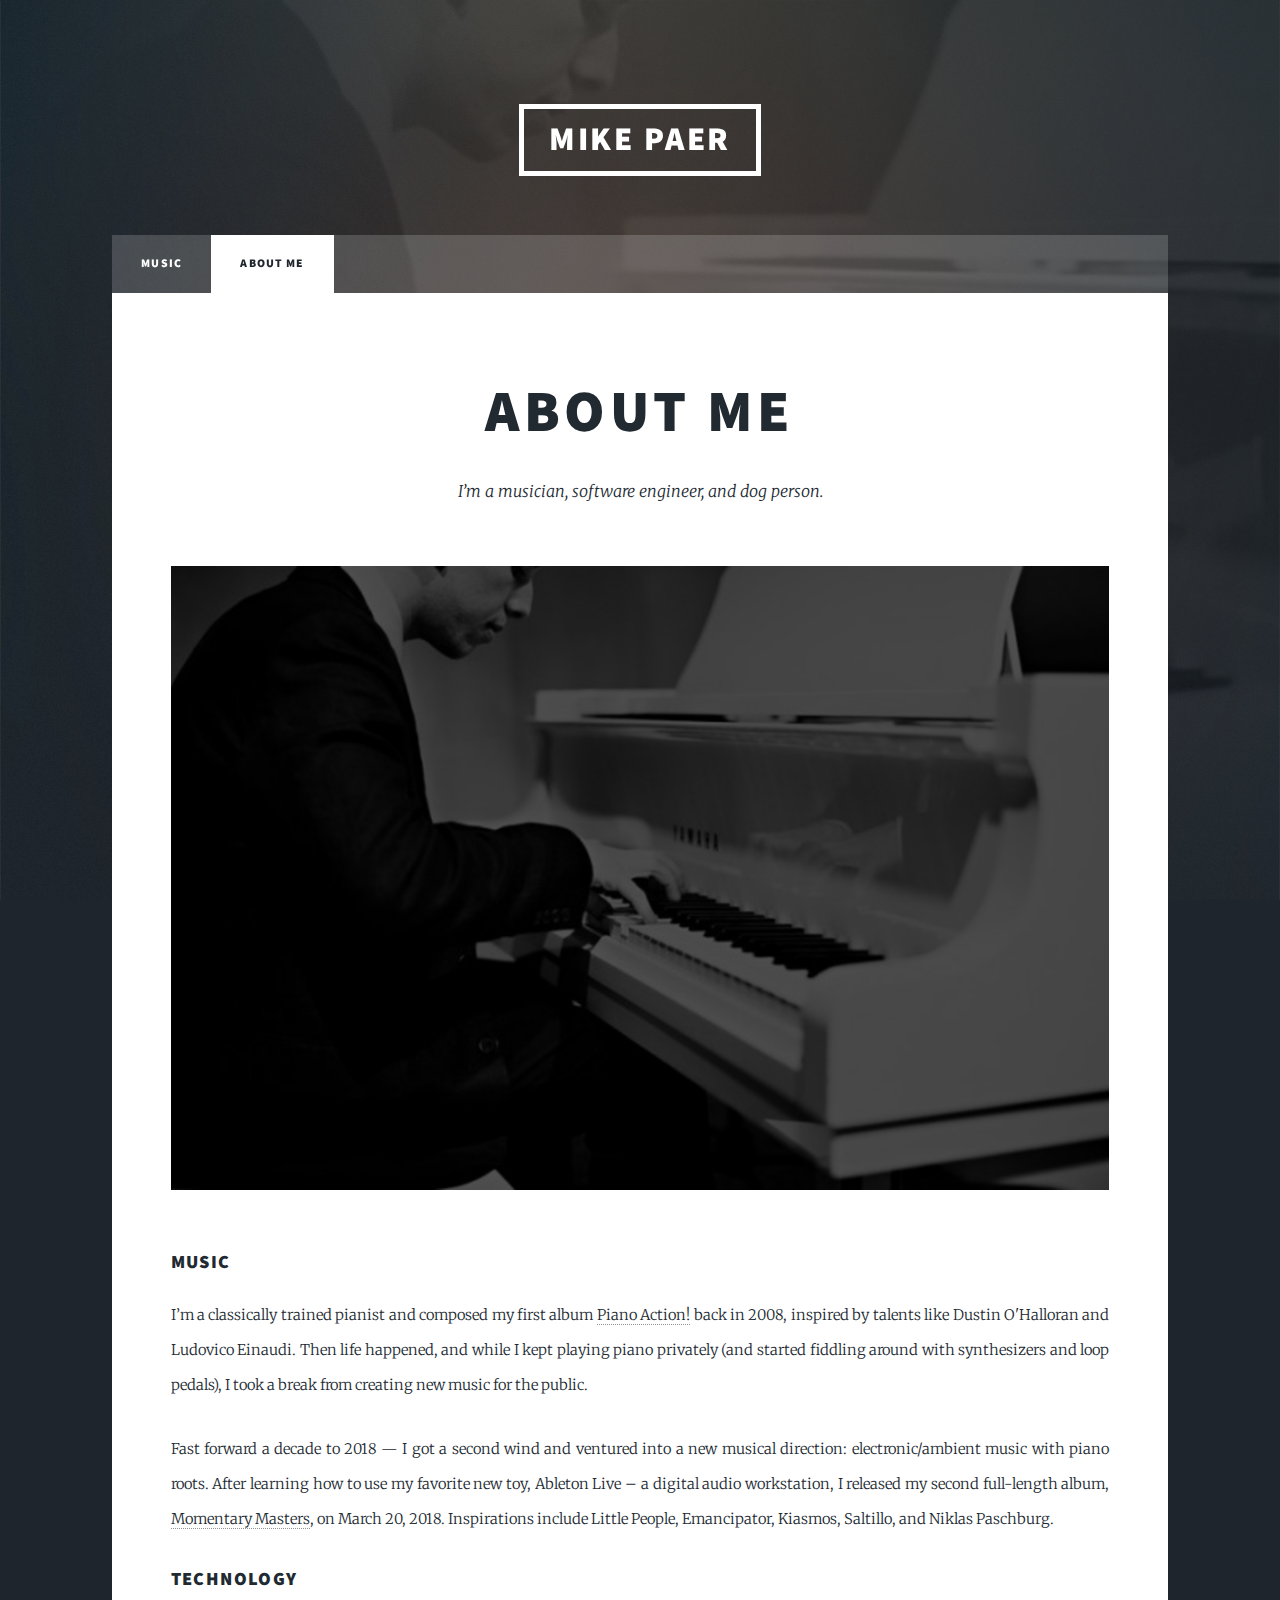
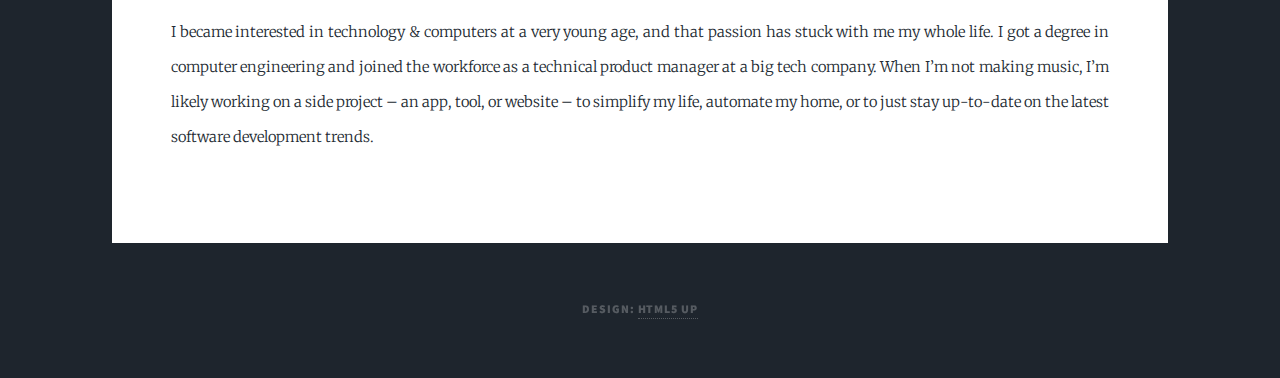
==== about.html @ 9f5b55f0 "Add files via upload" ====
<!DOCTYPE HTML>
<!--
	Massively by HTML5 UP
	html5up.net | @ajlkn
	Free for personal and commercial use under the CCA 3.0 license (html5up.net/license)
-->
<html>

<head>
	<title>Mike Paer | About</title>
	<meta charset="utf-8" />
	<meta name="viewport" content="width=device-width, initial-scale=1, user-scalable=no" />
	<link rel="stylesheet" href="assets/css/main.css" />
	<noscript>
		<link rel="stylesheet" href="assets/css/noscript.css" /></noscript>
</head>

<body class="is-preload">

	<!-- Wrapper -->
	<div id="wrapper">

		<!-- Header -->
		<header id="header">
			<a href="index.html" class="logo">Mike Paer</a>
		</header>

		<!-- Nav -->
		<nav id="nav">
			<ul class="links">
				<li><a href="index.html">Music</a></li>
				<li class="active"><a href="about.html">About Me</a></li>
			</ul>
		</nav>

		<!-- Main -->
		<div id="main">

			<!-- Post -->
			<section class="post">
				<header class="major">
					<h1>About Me</h1>
					<!-- <span class="date">Written May, 2020</span> -->
					<p>I&rsquo;m a musician, software engineer, and dog person.</p>
				</header>
				<div class="image main"><img src="images/mikepiano.png"
						alt="Mike playing a white baby grand Yahama piano" /></div>
				<h3>Music</h3>
				<p>I&rsquo;m a classically trained pianist and composed my first album <a href="index.html">Piano
						Action!</a> back in 2008, inspired by talents like Dustin O'Halloran and Ludovico Einaudi. Then
					life happened, and while I kept playing piano privately (and started fiddling around with
					synthesizers and loop pedals), I took a break from creating new music for the public.</p>
				<p>
					Fast forward a decade to 2018 &mdash; I got a second wind and ventured into a new musical direction:
					electronic/ambient music with piano roots. After learning how to use my favorite new toy, Ableton
					Live &ndash; a digital audio workstation, I released my second full-length
					album, <a href="index.html">Momentary Masters</a>, on March 20, 2018. Inspirations include Little
					People, Emancipator, Kiasmos, Saltillo, and Niklas Paschburg.
				</p>
				<h3>Technology</h3>
				<p>I became interested in technology &amp; computers at a very young age, and that passion has stuck
					with me my whole life. I got a degree in computer engineering and joined the workforce as a
					technical product manager at a big tech company. When I&rsquo;m not making music, I&rsquo;m likely
					working on a side project &ndash; an app, tool, or website &ndash; to simplify my life, automate my
					home, or to just stay up-to-date on the latest software development trends.</p>
			</section>

		</div>


		<!-- Copyright -->
		<div id="copyright">
			<ul>
				<li>Design: <a href="https://html5up.net">HTML5 UP</a></li>
			</ul>
		</div>

	</div>

	<!-- Scripts -->
	<script src="assets/js/jquery.min.js"></script>
	<script src="assets/js/jquery.scrollex.min.js"></script>
	<script src="assets/js/jquery.scrolly.min.js"></script>
	<script src="assets/js/browser.min.js"></script>
	<script src="assets/js/breakpoints.min.js"></script>
	<script src="assets/js/util.js"></script>
	<script src="assets/js/main.js"></script>

</body>

</html>
---- assets/css/main.css ----
@import url(fontawesome-all.min.css);
@import url("https://fonts.googleapis.com/css?family=Merriweather:300,700,300italic,700italic|Source+Sans+Pro:900");

/*
	Massively by HTML5 UP
	html5up.net | @ajlkn
	Free for personal and commercial use under the CCA 3.0 license (html5up.net/license)
*/

html, body, div, span, applet, object,
iframe, h1, h2, h3, h4, h5, h6, p, blockquote,
pre, a, abbr, acronym, address, big, cite,
code, del, dfn, em, img, ins, kbd, q, s, samp,
small, strike, strong, sub, sup, tt, var, b,
u, i, center, dl, dt, dd, ol, ul, li, fieldset,
form, label, legend, table, caption, tbody,
tfoot, thead, tr, th, td, article, aside,
canvas, details, embed, figure, figcaption,
footer, header, hgroup, menu, nav, output, ruby,
section, summary, time, mark, audio, video {
	margin: 0;
	padding: 0;
	border: 0;
	font-size: 100%;
	font: inherit;
	vertical-align: baseline;}

article, aside, details, figcaption, figure,
footer, header, hgroup, menu, nav, section {
	display: block;}

body {
	line-height: 1;
}

ol, ul {
	list-style: none;
}

blockquote, q {
	quotes: none;
}

	blockquote:before, blockquote:after, q:before, q:after {
		content: '';
		content: none;
	}

table {
	border-collapse: collapse;
	border-spacing: 0;
}

body {
	-webkit-text-size-adjust: none;
}

mark {
	background-color: transparent;
	color: inherit;
}

input::-moz-focus-inner {
	border: 0;
	padding: 0;
}

input, select, textarea {
	-moz-appearance: none;
	-webkit-appearance: none;
	-ms-appearance: none;
	appearance: none;
}

/* Basic */

	@-ms-viewport {
		width: device-width;
	}

	body {
		-ms-overflow-style: scrollbar;
	}

	@media screen and (max-width: 480px) {

		html, body {
			min-width: 320px;
		}

	}

	html {
		box-sizing: border-box;
	}

	*, *:before, *:after {
		box-sizing: inherit;
	}

	body {
		background-color: #1e252d;
	}

		body.is-preload *, body.is-preload *:before, body.is-preload *:after {
			-moz-animation: none !important;
			-webkit-animation: none !important;
			-ms-animation: none !important;
			animation: none !important;
			-moz-transition: none !important;
			-webkit-transition: none !important;
			-ms-transition: none !important;
			transition: none !important;
		}

/* Type */

	html {
		font-size: 16pt;
	}

		@media screen and (max-width: 1680px) {

			html {
				font-size: 12pt;
			}

		}

		@media screen and (max-width: 1280px) {

			html {
				font-size: 11pt;
			}

		}

		@media screen and (max-width: 360px) {

			html {
				font-size: 10pt;
			}

		}

	body {
		color: #212931;
	}

	body, input, select, textarea {
		font-family: "Merriweather", Georgia, serif;
		font-weight: 300;
		font-size: 1rem;
		line-height: 2.375;
	}

	a {
		-moz-transition: color 0.2s ease-in-out, background-color 0.2s ease-in-out, border-color 0.2s ease-in-out, box-shadow 0.2s ease-in-out;
		-webkit-transition: color 0.2s ease-in-out, background-color 0.2s ease-in-out, border-color 0.2s ease-in-out, box-shadow 0.2s ease-in-out;
		-ms-transition: color 0.2s ease-in-out, background-color 0.2s ease-in-out, border-color 0.2s ease-in-out, box-shadow 0.2s ease-in-out;
		transition: color 0.2s ease-in-out, background-color 0.2s ease-in-out, border-color 0.2s ease-in-out, box-shadow 0.2s ease-in-out;
		border-bottom: dotted 1px;
		text-decoration: none;
	}

		a:hover {
			border-bottom-color: transparent;
		}

	strong, b {
		font-weight: 600;
	}

	em, i {
		font-style: italic;
	}

	p {
		text-align: justify;
		margin: 0 0 2rem 0;
	}

	h1, h2, h3, h4, h5, h6 {
		font-family: "Source Sans Pro", Helvetica, sans-serif;
		font-weight: 900;
		line-height: 1.5;
		letter-spacing: 0.075em;
		text-transform: uppercase;
		margin: 0 0 1rem 0;
	}

		h1 a, h2 a, h3 a, h4 a, h5 a, h6 a {
			border-bottom: 0;
			color: inherit;
			text-decoration: none;
		}

	h1 {
		font-size: 4rem;
		line-height: 1.1;
		margin: 0 0 2rem 0;
	}

	h2 {
		font-size: 1.75rem;
		line-height: 1.3;
		margin: 0 0 1.5rem 0;
	}

	h3 {
		font-size: 1.25rem;
		margin: 0 0 1.5rem 0;
	}

	h4 {
		font-size: 1rem;
	}

	h5 {
		font-size: 0.9rem;
	}

	h6 {
		font-size: 0.8rem;
	}

	sub {
		font-size: 0.8rem;
		position: relative;
		top: 0.5rem;
	}

	sup {
		font-size: 0.8rem;
		position: relative;
		top: -0.5rem;
	}

	blockquote {
		border-left: solid 4px;
		font-style: italic;
		margin: 0 0 2rem 0;
		padding: 0.5rem 0 0.5rem 2rem;
	}

	code {
		border: solid 2px;
		font-family: "Courier New", monospace;
		font-size: 0.9rem;
		margin: 0 0.25rem;
		padding: 0.25rem 0.65rem;
	}

	pre {
		-webkit-overflow-scrolling: touch;
		font-family: "Courier New", monospace;
		font-size: 0.9rem;
		margin: 0 0 2rem 0;
	}

		pre code {
			display: block;
			line-height: 1.75;
			padding: 1rem 1.5rem;
			overflow-x: auto;
		}

	hr {
		border: 0;
		border-bottom: solid 2px;
		margin: 3rem 0;
	}

		hr.major {
			margin: 5rem 0;
		}

	.align-left {
		text-align: left;
	}

	.align-center {
		text-align: center;
	}

	.align-right {
		text-align: right;
	}

	input, select, textarea {
		color: #212931;
	}

	a {
		color: #212931;
		border-bottom-color: rgba(33, 41, 49, 0.5);
	}

		a:hover {
			border-bottom-color: transparent;
			color: #18bfef !important;
		}

	strong, b {
		color: #212931;
	}

	h1, h2, h3, h4, h5, h6 {
		color: #212931;
	}

	blockquote {
		border-left-color: #eeeeee;
	}

	code {
		background: rgba(220, 220, 220, 0.25);
		border-color: #eeeeee;
	}

	hr {
		border-bottom-color: #eeeeee;
	}

/* Row */

	.row {
		display: flex;
		flex-wrap: wrap;
		box-sizing: border-box;
		align-items: stretch;
	}

		.row > * {
			box-sizing: border-box;
		}

		.row.gtr-uniform > * > :last-child {
			margin-bottom: 0;
		}

		.row.aln-left {
			justify-content: flex-start;
		}

		.row.aln-center {
			justify-content: center;
		}

		.row.aln-right {
			justify-content: flex-end;
		}

		.row.aln-top {
			align-items: flex-start;
		}

		.row.aln-middle {
			align-items: center;
		}

		.row.aln-bottom {
			align-items: flex-end;
		}

		.row > .imp {
			order: -1;
		}

		.row > .col-1 {
			width: 8.33333%;
		}

		.row > .off-1 {
			margin-left: 8.33333%;
		}

		.row > .col-2 {
			width: 16.66667%;
		}

		.row > .off-2 {
			margin-left: 16.66667%;
		}

		.row > .col-3 {
			width: 25%;
		}

		.row > .off-3 {
			margin-left: 25%;
		}

		.row > .col-4 {
			width: 33.33333%;
		}

		.row > .off-4 {
			margin-left: 33.33333%;
		}

		.row > .col-5 {
			width: 41.66667%;
		}

		.row > .off-5 {
			margin-left: 41.66667%;
		}

		.row > .col-6 {
			width: 50%;
		}

		.row > .off-6 {
			margin-left: 50%;
		}

		.row > .col-7 {
			width: 58.33333%;
		}

		.row > .off-7 {
			margin-left: 58.33333%;
		}

		.row > .col-8 {
			width: 66.66667%;
		}

		.row > .off-8 {
			margin-left: 66.66667%;
		}

		.row > .col-9 {
			width: 75%;
		}

		.row > .off-9 {
			margin-left: 75%;
		}

		.row > .col-10 {
			width: 83.33333%;
		}

		.row > .off-10 {
			margin-left: 83.33333%;
		}

		.row > .col-11 {
			width: 91.66667%;
		}

		.row > .off-11 {
			margin-left: 91.66667%;
		}

		.row > .col-12 {
			width: 100%;
		}

		.row > .off-12 {
			margin-left: 100%;
		}

		.row.gtr-0 {
			margin-top: 0;
			margin-left: 0rem;
		}

			.row.gtr-0 > * {
				padding: 0 0 0 0rem;
			}

			.row.gtr-0.gtr-uniform {
				margin-top: 0rem;
			}

				.row.gtr-0.gtr-uniform > * {
					padding-top: 0rem;
				}

		.row.gtr-25 {
			margin-top: 0;
			margin-left: -0.375rem;
		}

			.row.gtr-25 > * {
				padding: 0 0 0 0.375rem;
			}

			.row.gtr-25.gtr-uniform {
				margin-top: -0.375rem;
			}

				.row.gtr-25.gtr-uniform > * {
					padding-top: 0.375rem;
				}

		.row.gtr-50 {
			margin-top: 0;
			margin-left: -0.75rem;
		}

			.row.gtr-50 > * {
				padding: 0 0 0 0.75rem;
			}

			.row.gtr-50.gtr-uniform {
				margin-top: -0.75rem;
			}

				.row.gtr-50.gtr-uniform > * {
					padding-top: 0.75rem;
				}

		.row {
			margin-top: 0;
			margin-left: -1.5rem;
		}

			.row > * {
				padding: 0 0 0 1.5rem;
			}

			.row.gtr-uniform {
				margin-top: -1.5rem;
			}

				.row.gtr-uniform > * {
					padding-top: 1.5rem;
				}

		.row.gtr-150 {
			margin-top: 0;
			margin-left: -2.25rem;
		}

			.row.gtr-150 > * {
				padding: 0 0 0 2.25rem;
			}

			.row.gtr-150.gtr-uniform {
				margin-top: -2.25rem;
			}

				.row.gtr-150.gtr-uniform > * {
					padding-top: 2.25rem;
				}

		.row.gtr-200 {
			margin-top: 0;
			margin-left: -3rem;
		}

			.row.gtr-200 > * {
				padding: 0 0 0 3rem;
			}

			.row.gtr-200.gtr-uniform {
				margin-top: -3rem;
			}

				.row.gtr-200.gtr-uniform > * {
					padding-top: 3rem;
				}

		@media screen and (max-width: 1680px) {

			.row {
				display: flex;
				flex-wrap: wrap;
				box-sizing: border-box;
				align-items: stretch;
			}

				.row > * {
					box-sizing: border-box;
				}

				.row.gtr-uniform > * > :last-child {
					margin-bottom: 0;
				}

				.row.aln-left {
					justify-content: flex-start;
				}

				.row.aln-center {
					justify-content: center;
				}

				.row.aln-right {
					justify-content: flex-end;
				}

				.row.aln-top {
					align-items: flex-start;
				}

				.row.aln-middle {
					align-items: center;
				}

				.row.aln-bottom {
					align-items: flex-end;
				}

				.row > .imp-xlarge {
					order: -1;
				}

				.row > .col-1-xlarge {
					width: 8.33333%;
				}

				.row > .off-1-xlarge {
					margin-left: 8.33333%;
				}

				.row > .col-2-xlarge {
					width: 16.66667%;
				}

				.row > .off-2-xlarge {
					margin-left: 16.66667%;
				}

				.row > .col-3-xlarge {
					width: 25%;
				}

				.row > .off-3-xlarge {
					margin-left: 25%;
				}

				.row > .col-4-xlarge {
					width: 33.33333%;
				}

				.row > .off-4-xlarge {
					margin-left: 33.33333%;
				}

				.row > .col-5-xlarge {
					width: 41.66667%;
				}

				.row > .off-5-xlarge {
					margin-left: 41.66667%;
				}

				.row > .col-6-xlarge {
					width: 50%;
				}

				.row > .off-6-xlarge {
					margin-left: 50%;
				}

				.row > .col-7-xlarge {
					width: 58.33333%;
				}

				.row > .off-7-xlarge {
					margin-left: 58.33333%;
				}

				.row > .col-8-xlarge {
					width: 66.66667%;
				}

				.row > .off-8-xlarge {
					margin-left: 66.66667%;
				}

				.row > .col-9-xlarge {
					width: 75%;
				}

				.row > .off-9-xlarge {
					margin-left: 75%;
				}

				.row > .col-10-xlarge {
					width: 83.33333%;
				}

				.row > .off-10-xlarge {
					margin-left: 83.33333%;
				}

				.row > .col-11-xlarge {
					width: 91.66667%;
				}

				.row > .off-11-xlarge {
					margin-left: 91.66667%;
				}

				.row > .col-12-xlarge {
					width: 100%;
				}

				.row > .off-12-xlarge {
					margin-left: 100%;
				}

				.row.gtr-0 {
					margin-top: 0;
					margin-left: 0rem;
				}

					.row.gtr-0 > * {
						padding: 0 0 0 0rem;
					}

					.row.gtr-0.gtr-uniform {
						margin-top: 0rem;
					}

						.row.gtr-0.gtr-uniform > * {
							padding-top: 0rem;
						}

				.row.gtr-25 {
					margin-top: 0;
					margin-left: -0.375rem;
				}

					.row.gtr-25 > * {
						padding: 0 0 0 0.375rem;
					}

					.row.gtr-25.gtr-uniform {
						margin-top: -0.375rem;
					}

						.row.gtr-25.gtr-uniform > * {
							padding-top: 0.375rem;
						}

				.row.gtr-50 {
					margin-top: 0;
					margin-left: -0.75rem;
				}

					.row.gtr-50 > * {
						padding: 0 0 0 0.75rem;
					}

					.row.gtr-50.gtr-uniform {
						margin-top: -0.75rem;
					}

						.row.gtr-50.gtr-uniform > * {
							padding-top: 0.75rem;
						}

				.row {
					margin-top: 0;
					margin-left: -1.5rem;
				}

					.row > * {
						padding: 0 0 0 1.5rem;
					}

					.row.gtr-uniform {
						margin-top: -1.5rem;
					}

						.row.gtr-uniform > * {
							padding-top: 1.5rem;
						}

				.row.gtr-150 {
					margin-top: 0;
					margin-left: -2.25rem;
				}

					.row.gtr-150 > * {
						padding: 0 0 0 2.25rem;
					}

					.row.gtr-150.gtr-uniform {
						margin-top: -2.25rem;
					}

						.row.gtr-150.gtr-uniform > * {
							padding-top: 2.25rem;
						}

				.row.gtr-200 {
					margin-top: 0;
					margin-left: -3rem;
				}

					.row.gtr-200 > * {
						padding: 0 0 0 3rem;
					}

					.row.gtr-200.gtr-uniform {
						margin-top: -3rem;
					}

						.row.gtr-200.gtr-uniform > * {
							padding-top: 3rem;
						}

		}

		@media screen and (max-width: 1280px) {

			.row {
				display: flex;
				flex-wrap: wrap;
				box-sizing: border-box;
				align-items: stretch;
			}

				.row > * {
					box-sizing: border-box;
				}

				.row.gtr-uniform > * > :last-child {
					margin-bottom: 0;
				}

				.row.aln-left {
					justify-content: flex-start;
				}

				.row.aln-center {
					justify-content: center;
				}

				.row.aln-right {
					justify-content: flex-end;
				}

				.row.aln-top {
					align-items: flex-start;
				}

				.row.aln-middle {
					align-items: center;
				}

				.row.aln-bottom {
					align-items: flex-end;
				}

				.row > .imp-large {
					order: -1;
				}

				.row > .col-1-large {
					width: 8.33333%;
				}

				.row > .off-1-large {
					margin-left: 8.33333%;
				}

				.row > .col-2-large {
					width: 16.66667%;
				}

				.row > .off-2-large {
					margin-left: 16.66667%;
				}

				.row > .col-3-large {
					width: 25%;
				}

				.row > .off-3-large {
					margin-left: 25%;
				}

				.row > .col-4-large {
					width: 33.33333%;
				}

				.row > .off-4-large {
					margin-left: 33.33333%;
				}

				.row > .col-5-large {
					width: 41.66667%;
				}

				.row > .off-5-large {
					margin-left: 41.66667%;
				}

				.row > .col-6-large {
					width: 50%;
				}

				.row > .off-6-large {
					margin-left: 50%;
				}

				.row > .col-7-large {
					width: 58.33333%;
				}

				.row > .off-7-large {
					margin-left: 58.33333%;
				}

				.row > .col-8-large {
					width: 66.66667%;
				}

				.row > .off-8-large {
					margin-left: 66.66667%;
				}

				.row > .col-9-large {
					width: 75%;
				}

				.row > .off-9-large {
					margin-left: 75%;
				}

				.row > .col-10-large {
					width: 83.33333%;
				}

				.row > .off-10-large {
					margin-left: 83.33333%;
				}

				.row > .col-11-large {
					width: 91.66667%;
				}

				.row > .off-11-large {
					margin-left: 91.66667%;
				}

				.row > .col-12-large {
					width: 100%;
				}

				.row > .off-12-large {
					margin-left: 100%;
				}

				.row.gtr-0 {
					margin-top: 0;
					margin-left: 0rem;
				}

					.row.gtr-0 > * {
						padding: 0 0 0 0rem;
					}

					.row.gtr-0.gtr-uniform {
						margin-top: 0rem;
					}

						.row.gtr-0.gtr-uniform > * {
							padding-top: 0rem;
						}

				.row.gtr-25 {
					margin-top: 0;
					margin-left: -0.375rem;
				}

					.row.gtr-25 > * {
						padding: 0 0 0 0.375rem;
					}

					.row.gtr-25.gtr-uniform {
						margin-top: -0.375rem;
					}

						.row.gtr-25.gtr-uniform > * {
							padding-top: 0.375rem;
						}

				.row.gtr-50 {
					margin-top: 0;
					margin-left: -0.75rem;
				}

					.row.gtr-50 > * {
						padding: 0 0 0 0.75rem;
					}

					.row.gtr-50.gtr-uniform {
						margin-top: -0.75rem;
					}

						.row.gtr-50.gtr-uniform > * {
							padding-top: 0.75rem;
						}

				.row {
					margin-top: 0;
					margin-left: -1.5rem;
				}

					.row > * {
						padding: 0 0 0 1.5rem;
					}

					.row.gtr-uniform {
						margin-top: -1.5rem;
					}

						.row.gtr-uniform > * {
							padding-top: 1.5rem;
						}

				.row.gtr-150 {
					margin-top: 0;
					margin-left: -2.25rem;
				}

					.row.gtr-150 > * {
						padding: 0 0 0 2.25rem;
					}

					.row.gtr-150.gtr-uniform {
						margin-top: -2.25rem;
					}

						.row.gtr-150.gtr-uniform > * {
							padding-top: 2.25rem;
						}

				.row.gtr-200 {
					margin-top: 0;
					margin-left: -3rem;
				}

					.row.gtr-200 > * {
						padding: 0 0 0 3rem;
					}

					.row.gtr-200.gtr-uniform {
						margin-top: -3rem;
					}

						.row.gtr-200.gtr-uniform > * {
							padding-top: 3rem;
						}

		}

		@media screen and (max-width: 980px) {

			.row {
				display: flex;
				flex-wrap: wrap;
				box-sizing: border-box;
				align-items: stretch;
			}

				.row > * {
					box-sizing: border-box;
				}

				.row.gtr-uniform > * > :last-child {
					margin-bottom: 0;
				}

				.row.aln-left {
					justify-content: flex-start;
				}

				.row.aln-center {
					justify-content: center;
				}

				.row.aln-right {
					justify-content: flex-end;
				}

				.row.aln-top {
					align-items: flex-start;
				}

				.row.aln-middle {
					align-items: center;
				}

				.row.aln-bottom {
					align-items: flex-end;
				}

				.row > .imp-medium {
					order: -1;
				}

				.row > .col-1-medium {
					width: 8.33333%;
				}

				.row > .off-1-medium {
					margin-left: 8.33333%;
				}

				.row > .col-2-medium {
					width: 16.66667%;
				}

				.row > .off-2-medium {
					margin-left: 16.66667%;
				}

				.row > .col-3-medium {
					width: 25%;
				}

				.row > .off-3-medium {
					margin-left: 25%;
				}

				.row > .col-4-medium {
					width: 33.33333%;
				}

				.row > .off-4-medium {
					margin-left: 33.33333%;
				}

				.row > .col-5-medium {
					width: 41.66667%;
				}

				.row > .off-5-medium {
					margin-left: 41.66667%;
				}

				.row > .col-6-medium {
					width: 50%;
				}

				.row > .off-6-medium {
					margin-left: 50%;
				}

				.row > .col-7-medium {
					width: 58.33333%;
				}

				.row > .off-7-medium {
					margin-left: 58.33333%;
				}

				.row > .col-8-medium {
					width: 66.66667%;
				}

				.row > .off-8-medium {
					margin-left: 66.66667%;
				}

				.row > .col-9-medium {
					width: 75%;
				}

				.row > .off-9-medium {
					margin-left: 75%;
				}

				.row > .col-10-medium {
					width: 83.33333%;
				}

				.row > .off-10-medium {
					margin-left: 83.33333%;
				}

				.row > .col-11-medium {
					width: 91.66667%;
				}

				.row > .off-11-medium {
					margin-left: 91.66667%;
				}

				.row > .col-12-medium {
					width: 100%;
				}

				.row > .off-12-medium {
					margin-left: 100%;
				}

				.row.gtr-0 {
					margin-top: 0;
					margin-left: 0rem;
				}

					.row.gtr-0 > * {
						padding: 0 0 0 0rem;
					}

					.row.gtr-0.gtr-uniform {
						margin-top: 0rem;
					}

						.row.gtr-0.gtr-uniform > * {
							padding-top: 0rem;
						}

				.row.gtr-25 {
					margin-top: 0;
					margin-left: -0.375rem;
				}

					.row.gtr-25 > * {
						padding: 0 0 0 0.375rem;
					}

					.row.gtr-25.gtr-uniform {
						margin-top: -0.375rem;
					}

						.row.gtr-25.gtr-uniform > * {
							padding-top: 0.375rem;
						}

				.row.gtr-50 {
					margin-top: 0;
					margin-left: -0.75rem;
				}

					.row.gtr-50 > * {
						padding: 0 0 0 0.75rem;
					}

					.row.gtr-50.gtr-uniform {
						margin-top: -0.75rem;
					}

						.row.gtr-50.gtr-uniform > * {
							padding-top: 0.75rem;
						}

				.row {
					margin-top: 0;
					margin-left: -1.5rem;
				}

					.row > * {
						padding: 0 0 0 1.5rem;
					}

					.row.gtr-uniform {
						margin-top: -1.5rem;
					}

						.row.gtr-uniform > * {
							padding-top: 1.5rem;
						}

				.row.gtr-150 {
					margin-top: 0;
					margin-left: -2.25rem;
				}

					.row.gtr-150 > * {
						padding: 0 0 0 2.25rem;
					}

					.row.gtr-150.gtr-uniform {
						margin-top: -2.25rem;
					}

						.row.gtr-150.gtr-uniform > * {
							padding-top: 2.25rem;
						}

				.row.gtr-200 {
					margin-top: 0;
					margin-left: -3rem;
				}

					.row.gtr-200 > * {
						padding: 0 0 0 3rem;
					}

					.row.gtr-200.gtr-uniform {
						margin-top: -3rem;
					}

						.row.gtr-200.gtr-uniform > * {
							padding-top: 3rem;
						}

		}

		@media screen and (max-width: 736px) {

			.row {
				display: flex;
				flex-wrap: wrap;
				box-sizing: border-box;
				align-items: stretch;
			}

				.row > * {
					box-sizing: border-box;
				}

				.row.gtr-uniform > * > :last-child {
					margin-bottom: 0;
				}

				.row.aln-left {
					justify-content: flex-start;
				}

				.row.aln-center {
					justify-content: center;
				}

				.row.aln-right {
					justify-content: flex-end;
				}

				.row.aln-top {
					align-items: flex-start;
				}

				.row.aln-middle {
					align-items: center;
				}

				.row.aln-bottom {
					align-items: flex-end;
				}

				.row > .imp-small {
					order: -1;
				}

				.row > .col-1-small {
					width: 8.33333%;
				}

				.row > .off-1-small {
					margin-left: 8.33333%;
				}

				.row > .col-2-small {
					width: 16.66667%;
				}

				.row > .off-2-small {
					margin-left: 16.66667%;
				}

				.row > .col-3-small {
					width: 25%;
				}

				.row > .off-3-small {
					margin-left: 25%;
				}

				.row > .col-4-small {
					width: 33.33333%;
				}

				.row > .off-4-small {
					margin-left: 33.33333%;
				}

				.row > .col-5-small {
					width: 41.66667%;
				}

				.row > .off-5-small {
					margin-left: 41.66667%;
				}

				.row > .col-6-small {
					width: 50%;
				}

				.row > .off-6-small {
					margin-left: 50%;
				}

				.row > .col-7-small {
					width: 58.33333%;
				}

				.row > .off-7-small {
					margin-left: 58.33333%;
				}

				.row > .col-8-small {
					width: 66.66667%;
				}

				.row > .off-8-small {
					margin-left: 66.66667%;
				}

				.row > .col-9-small {
					width: 75%;
				}

				.row > .off-9-small {
					margin-left: 75%;
				}

				.row > .col-10-small {
					width: 83.33333%;
				}

				.row > .off-10-small {
					margin-left: 83.33333%;
				}

				.row > .col-11-small {
					width: 91.66667%;
				}

				.row > .off-11-small {
					margin-left: 91.66667%;
				}

				.row > .col-12-small {
					width: 100%;
				}

				.row > .off-12-small {
					margin-left: 100%;
				}

				.row.gtr-0 {
					margin-top: 0;
					margin-left: 0rem;
				}

					.row.gtr-0 > * {
						padding: 0 0 0 0rem;
					}

					.row.gtr-0.gtr-uniform {
						margin-top: 0rem;
					}

						.row.gtr-0.gtr-uniform > * {
							padding-top: 0rem;
						}

				.row.gtr-25 {
					margin-top: 0;
					margin-left: -0.375rem;
				}

					.row.gtr-25 > * {
						padding: 0 0 0 0.375rem;
					}

					.row.gtr-25.gtr-uniform {
						margin-top: -0.375rem;
					}

						.row.gtr-25.gtr-uniform > * {
							padding-top: 0.375rem;
						}

				.row.gtr-50 {
					margin-top: 0;
					margin-left: -0.75rem;
				}

					.row.gtr-50 > * {
						padding: 0 0 0 0.75rem;
					}

					.row.gtr-50.gtr-uniform {
						margin-top: -0.75rem;
					}

						.row.gtr-50.gtr-uniform > * {
							padding-top: 0.75rem;
						}

				.row {
					margin-top: 0;
					margin-left: -1.5rem;
				}

					.row > * {
						padding: 0 0 0 1.5rem;
					}

					.row.gtr-uniform {
						margin-top: -1.5rem;
					}

						.row.gtr-uniform > * {
							padding-top: 1.5rem;
						}

				.row.gtr-150 {
					margin-top: 0;
					margin-left: -2.25rem;
				}

					.row.gtr-150 > * {
						padding: 0 0 0 2.25rem;
					}

					.row.gtr-150.gtr-uniform {
						margin-top: -2.25rem;
					}

						.row.gtr-150.gtr-uniform > * {
							padding-top: 2.25rem;
						}

				.row.gtr-200 {
					margin-top: 0;
					margin-left: -3rem;
				}

					.row.gtr-200 > * {
						padding: 0 0 0 3rem;
					}

					.row.gtr-200.gtr-uniform {
						margin-top: -3rem;
					}

						.row.gtr-200.gtr-uniform > * {
							padding-top: 3rem;
						}

		}

		@media screen and (max-width: 480px) {

			.row {
				display: flex;
				flex-wrap: wrap;
				box-sizing: border-box;
				align-items: stretch;
			}

				.row > * {
					box-sizing: border-box;
				}

				.row.gtr-uniform > * > :last-child {
					margin-bottom: 0;
				}

				.row.aln-left {
					justify-content: flex-start;
				}

				.row.aln-center {
					justify-content: center;
				}

				.row.aln-right {
					justify-content: flex-end;
				}

				.row.aln-top {
					align-items: flex-start;
				}

				.row.aln-middle {
					align-items: center;
				}

				.row.aln-bottom {
					align-items: flex-end;
				}

				.row > .imp-xsmall {
					order: -1;
				}

				.row > .col-1-xsmall {
					width: 8.33333%;
				}

				.row > .off-1-xsmall {
					margin-left: 8.33333%;
				}

				.row > .col-2-xsmall {
					width: 16.66667%;
				}

				.row > .off-2-xsmall {
					margin-left: 16.66667%;
				}

				.row > .col-3-xsmall {
					width: 25%;
				}

				.row > .off-3-xsmall {
					margin-left: 25%;
				}

				.row > .col-4-xsmall {
					width: 33.33333%;
				}

				.row > .off-4-xsmall {
					margin-left: 33.33333%;
				}

				.row > .col-5-xsmall {
					width: 41.66667%;
				}

				.row > .off-5-xsmall {
					margin-left: 41.66667%;
				}

				.row > .col-6-xsmall {
					width: 50%;
				}

				.row > .off-6-xsmall {
					margin-left: 50%;
				}

				.row > .col-7-xsmall {
					width: 58.33333%;
				}

				.row > .off-7-xsmall {
					margin-left: 58.33333%;
				}

				.row > .col-8-xsmall {
					width: 66.66667%;
				}

				.row > .off-8-xsmall {
					margin-left: 66.66667%;
				}

				.row > .col-9-xsmall {
					width: 75%;
				}

				.row > .off-9-xsmall {
					margin-left: 75%;
				}

				.row > .col-10-xsmall {
					width: 83.33333%;
				}

				.row > .off-10-xsmall {
					margin-left: 83.33333%;
				}

				.row > .col-11-xsmall {
					width: 91.66667%;
				}

				.row > .off-11-xsmall {
					margin-left: 91.66667%;
				}

				.row > .col-12-xsmall {
					width: 100%;
				}

				.row > .off-12-xsmall {
					margin-left: 100%;
				}

				.row.gtr-0 {
					margin-top: 0;
					margin-left: 0rem;
				}

					.row.gtr-0 > * {
						padding: 0 0 0 0rem;
					}

					.row.gtr-0.gtr-uniform {
						margin-top: 0rem;
					}

						.row.gtr-0.gtr-uniform > * {
							padding-top: 0rem;
						}

				.row.gtr-25 {
					margin-top: 0;
					margin-left: -0.375rem;
				}

					.row.gtr-25 > * {
						padding: 0 0 0 0.375rem;
					}

					.row.gtr-25.gtr-uniform {
						margin-top: -0.375rem;
					}

						.row.gtr-25.gtr-uniform > * {
							padding-top: 0.375rem;
						}

				.row.gtr-50 {
					margin-top: 0;
					margin-left: -0.75rem;
				}

					.row.gtr-50 > * {
						padding: 0 0 0 0.75rem;
					}

					.row.gtr-50.gtr-uniform {
						margin-top: -0.75rem;
					}

						.row.gtr-50.gtr-uniform > * {
							padding-top: 0.75rem;
						}

				.row {
					margin-top: 0;
					margin-left: -1.5rem;
				}

					.row > * {
						padding: 0 0 0 1.5rem;
					}

					.row.gtr-uniform {
						margin-top: -1.5rem;
					}

						.row.gtr-uniform > * {
							padding-top: 1.5rem;
						}

				.row.gtr-150 {
					margin-top: 0;
					margin-left: -2.25rem;
				}

					.row.gtr-150 > * {
						padding: 0 0 0 2.25rem;
					}

					.row.gtr-150.gtr-uniform {
						margin-top: -2.25rem;
					}

						.row.gtr-150.gtr-uniform > * {
							padding-top: 2.25rem;
						}

				.row.gtr-200 {
					margin-top: 0;
					margin-left: -3rem;
				}

					.row.gtr-200 > * {
						padding: 0 0 0 3rem;
					}

					.row.gtr-200.gtr-uniform {
						margin-top: -3rem;
					}

						.row.gtr-200.gtr-uniform > * {
							padding-top: 3rem;
						}

		}

		@media screen and (max-width: 360px) {

			.row {
				display: flex;
				flex-wrap: wrap;
				box-sizing: border-box;
				align-items: stretch;
			}

				.row > * {
					box-sizing: border-box;
				}

				.row.gtr-uniform > * > :last-child {
					margin-bottom: 0;
				}

				.row.aln-left {
					justify-content: flex-start;
				}

				.row.aln-center {
					justify-content: center;
				}

				.row.aln-right {
					justify-content: flex-end;
				}

				.row.aln-top {
					align-items: flex-start;
				}

				.row.aln-middle {
					align-items: center;
				}

				.row.aln-bottom {
					align-items: flex-end;
				}

				.row > .imp-xxsmall {
					order: -1;
				}

				.row > .col-1-xxsmall {
					width: 8.33333%;
				}

				.row > .off-1-xxsmall {
					margin-left: 8.33333%;
				}

				.row > .col-2-xxsmall {
					width: 16.66667%;
				}

				.row > .off-2-xxsmall {
					margin-left: 16.66667%;
				}

				.row > .col-3-xxsmall {
					width: 25%;
				}

				.row > .off-3-xxsmall {
					margin-left: 25%;
				}

				.row > .col-4-xxsmall {
					width: 33.33333%;
				}

				.row > .off-4-xxsmall {
					margin-left: 33.33333%;
				}

				.row > .col-5-xxsmall {
					width: 41.66667%;
				}

				.row > .off-5-xxsmall {
					margin-left: 41.66667%;
				}

				.row > .col-6-xxsmall {
					width: 50%;
				}

				.row > .off-6-xxsmall {
					margin-left: 50%;
				}

				.row > .col-7-xxsmall {
					width: 58.33333%;
				}

				.row > .off-7-xxsmall {
					margin-left: 58.33333%;
				}

				.row > .col-8-xxsmall {
					width: 66.66667%;
				}

				.row > .off-8-xxsmall {
					margin-left: 66.66667%;
				}

				.row > .col-9-xxsmall {
					width: 75%;
				}

				.row > .off-9-xxsmall {
					margin-left: 75%;
				}

				.row > .col-10-xxsmall {
					width: 83.33333%;
				}

				.row > .off-10-xxsmall {
					margin-left: 83.33333%;
				}

				.row > .col-11-xxsmall {
					width: 91.66667%;
				}

				.row > .off-11-xxsmall {
					margin-left: 91.66667%;
				}

				.row > .col-12-xxsmall {
					width: 100%;
				}

				.row > .off-12-xxsmall {
					margin-left: 100%;
				}

				.row.gtr-0 {
					margin-top: 0;
					margin-left: 0rem;
				}

					.row.gtr-0 > * {
						padding: 0 0 0 0rem;
					}

					.row.gtr-0.gtr-uniform {
						margin-top: 0rem;
					}

						.row.gtr-0.gtr-uniform > * {
							padding-top: 0rem;
						}

				.row.gtr-25 {
					margin-top: 0;
					margin-left: -0.375rem;
				}

					.row.gtr-25 > * {
						padding: 0 0 0 0.375rem;
					}

					.row.gtr-25.gtr-uniform {
						margin-top: -0.375rem;
					}

						.row.gtr-25.gtr-uniform > * {
							padding-top: 0.375rem;
						}

				.row.gtr-50 {
					margin-top: 0;
					margin-left: -0.75rem;
				}

					.row.gtr-50 > * {
						padding: 0 0 0 0.75rem;
					}

					.row.gtr-50.gtr-uniform {
						margin-top: -0.75rem;
					}

						.row.gtr-50.gtr-uniform > * {
							padding-top: 0.75rem;
						}

				.row {
					margin-top: 0;
					margin-left: -1.5rem;
				}

					.row > * {
						padding: 0 0 0 1.5rem;
					}

					.row.gtr-uniform {
						margin-top: -1.5rem;
					}

						.row.gtr-uniform > * {
							padding-top: 1.5rem;
						}

				.row.gtr-150 {
					margin-top: 0;
					margin-left: -2.25rem;
				}

					.row.gtr-150 > * {
						padding: 0 0 0 2.25rem;
					}

					.row.gtr-150.gtr-uniform {
						margin-top: -2.25rem;
					}

						.row.gtr-150.gtr-uniform > * {
							padding-top: 2.25rem;
						}

				.row.gtr-200 {
					margin-top: 0;
					margin-left: -3rem;
				}

					.row.gtr-200 > * {
						padding: 0 0 0 3rem;
					}

					.row.gtr-200.gtr-uniform {
						margin-top: -3rem;
					}

						.row.gtr-200.gtr-uniform > * {
							padding-top: 3rem;
						}

		}

/* Box */

	.box {
		border: solid 2px;
		margin-bottom: 2rem;
		padding: 1.5rem;
	}

		.box > :last-child,
		.box > :last-child > :last-child,
		.box > :last-child > :last-child > :last-child {
			margin-bottom: 0;
		}

		.box.alt {
			border: 0;
			border-radius: 0;
			padding: 0;
		}

	.box {
		border-color: #eeeeee;
	}

/* Button */

	input[type="submit"],
	input[type="reset"],
	input[type="button"],
	button,
	.button {
		-moz-appearance: none;
		-webkit-appearance: none;
		-ms-appearance: none;
		appearance: none;
		-moz-transition: background-color 0.2s ease-in-out, box-shadow 0.2s ease-in-out, color 0.2s ease-in-out;
		-webkit-transition: background-color 0.2s ease-in-out, box-shadow 0.2s ease-in-out, color 0.2s ease-in-out;
		-ms-transition: background-color 0.2s ease-in-out, box-shadow 0.2s ease-in-out, color 0.2s ease-in-out;
		transition: background-color 0.2s ease-in-out, box-shadow 0.2s ease-in-out, color 0.2s ease-in-out;
		border: 0;
		border-radius: 0;
		cursor: pointer;
		display: inline-block;
		font-family: "Source Sans Pro", Helvetica, sans-serif;
		font-size: 0.8rem;
		font-weight: 900;
		letter-spacing: 0.075em;
		height: 3rem;
		line-height: 3rem;
		padding: 0 2rem;
		text-align: center;
		text-decoration: none;
		text-transform: uppercase;
		white-space: nowrap;
	}

		input[type="submit"].icon:before,
		input[type="reset"].icon:before,
		input[type="button"].icon:before,
		button.icon:before,
		.button.icon:before {
			margin-right: 0.5rem;
		}

		input[type="submit"].icon.solo,
		input[type="reset"].icon.solo,
		input[type="button"].icon.solo,
		button.icon.solo,
		.button.icon.solo {
			position: relative;
			width: 4rem;
			height: 4rem;
			line-height: 4rem;
			border-radius: 4rem;
			text-indent: 4rem;
			overflow: hidden;
			padding: 0;
			white-space: nowrap;
		}

			input[type="submit"].icon.solo:before,
			input[type="reset"].icon.solo:before,
			input[type="button"].icon.solo:before,
			button.icon.solo:before,
			.button.icon.solo:before {
				position: absolute;
				display: block;
				top: 0;
				left: 0;
				width: inherit;
				height: inherit;
				line-height: inherit;
				font-size: 1.25rem;
				margin-right: 0;
				text-align: center;
				text-indent: 0;
			}

		input[type="submit"].fit,
		input[type="reset"].fit,
		input[type="button"].fit,
		button.fit,
		.button.fit {
			width: 100%;
		}

		input[type="submit"].small,
		input[type="reset"].small,
		input[type="button"].small,
		button.small,
		.button.small {
			font-size: 0.7rem;
			height: 2.5rem;
			line-height: 2.5rem;
			padding: 0 1.5rem;
		}

		input[type="submit"].large,
		input[type="reset"].large,
		input[type="button"].large,
		button.large,
		.button.large {
			font-size: 0.9rem;
			height: 3.5rem;
			line-height: 3.5rem;
			padding: 0 2.75rem;
		}

		@media screen and (max-width: 980px) {

			input[type="submit"],
			input[type="reset"],
			input[type="button"],
			button,
			.button {
				font-size: 0.9rem;
				height: 3.25rem;
				line-height: 3.25rem;
			}

				input[type="submit"].large,
				input[type="reset"].large,
				input[type="button"].large,
				button.large,
				.button.large {
					font-size: 1rem;
					height: 3.75rem;
					line-height: 3.75rem;
				}

		}

		input[type="submit"].disabled, input[type="submit"]:disabled,
		input[type="reset"].disabled,
		input[type="reset"]:disabled,
		input[type="button"].disabled,
		input[type="button"]:disabled,
		button.disabled,
		button:disabled,
		.button.disabled,
		.button:disabled {
			pointer-events: none;
			opacity: 0.25;
		}

	input[type="submit"],
	input[type="reset"],
	input[type="button"],
	button,
	.button {
		background-color: transparent;
		box-shadow: inset 0 0 0 2px #212931;
		color: #212931 !important;
	}

		input[type="submit"]:hover,
		input[type="reset"]:hover,
		input[type="button"]:hover,
		button:hover,
		.button:hover {
			box-shadow: inset 0 0 0 2px #18bfef;
			color: #18bfef !important;
		}

		input[type="submit"].primary,
		input[type="reset"].primary,
		input[type="button"].primary,
		button.primary,
		.button.primary {
			background-color: #212931;
			box-shadow: none;
			color: #ffffff !important;
		}

			input[type="submit"].primary:hover,
			input[type="reset"].primary:hover,
			input[type="button"].primary:hover,
			button.primary:hover,
			.button.primary:hover {
				background-color: #18bfef;
			}

/* Form */

	form {
		margin: 0 0 2rem 0;
	}

		form > :last-child {
			margin-bottom: 0;
		}

		form > .fields {
			display: -moz-flex;
			display: -webkit-flex;
			display: -ms-flex;
			display: flex;
			-moz-flex-wrap: wrap;
			-webkit-flex-wrap: wrap;
			-ms-flex-wrap: wrap;
			flex-wrap: wrap;
			width: calc(100% + 3rem);
			margin: -1.5rem 0 2rem -1.5rem;
		}

			form > .fields > .field {
				-moz-flex-grow: 0;
				-webkit-flex-grow: 0;
				-ms-flex-grow: 0;
				flex-grow: 0;
				-moz-flex-shrink: 0;
				-webkit-flex-shrink: 0;
				-ms-flex-shrink: 0;
				flex-shrink: 0;
				padding: 1.5rem 0 0 1.5rem;
				width: calc(100% - 1.5rem);
			}

				form > .fields > .field.half {
					width: calc(50% - 0.75rem);
				}

				form > .fields > .field.third {
					width: calc(100%/3 - 0.5rem);
				}

				form > .fields > .field.quarter {
					width: calc(25% - 0.375rem);
				}

		@media screen and (max-width: 480px) {

			form > .fields {
				width: calc(100% + 3rem);
				margin: -1.5rem 0 2rem -1.5rem;
			}

				form > .fields > .field {
					padding: 1.5rem 0 0 1.5rem;
					width: calc(100% - 1.5rem);
				}

					form > .fields > .field.half {
						width: calc(100% - 1.5rem);
					}

					form > .fields > .field.third {
						width: calc(100% - 1.5rem);
					}

					form > .fields > .field.quarter {
						width: calc(100% - 1.5rem);
					}

		}

	label {
		display: block;
		font-family: "Source Sans Pro", Helvetica, sans-serif;
		font-weight: 900;
		line-height: 1.5;
		letter-spacing: 0.075em;
		font-size: 0.8rem;
		text-transform: uppercase;
		margin: 0 0 0.75rem 0;
	}

		@media screen and (max-width: 980px) {

			label {
				font-size: 0.9rem;
			}

		}

	input[type="text"],
	input[type="password"],
	input[type="email"],
	select,
	textarea {
		-moz-appearance: none;
		-webkit-appearance: none;
		-ms-appearance: none;
		appearance: none;
		background: transparent;
		border-radius: 0;
		border: solid 2px;
		color: inherit;
		display: block;
		outline: 0;
		padding: 0 1rem;
		text-decoration: none;
		width: 100%;
	}

		input[type="text"]:invalid,
		input[type="password"]:invalid,
		input[type="email"]:invalid,
		select:invalid,
		textarea:invalid {
			box-shadow: none;
		}

	select {
		background-size: 1.25rem;
		background-repeat: no-repeat;
		background-position: calc(100% - 1rem) center;
		height: 3rem;
		padding-right: 3rem;
		text-overflow: ellipsis;
	}

		select:focus::-ms-value {
			background-color: transparent;
		}

		select::-ms-expand {
			display: none;
		}

	input[type="text"],
	input[type="password"],
	input[type="email"],
	select {
		height: 3rem;
	}

	textarea {
		padding: 0.75rem 1rem;
	}

	input[type="checkbox"],
	input[type="radio"] {
		-moz-appearance: none;
		-webkit-appearance: none;
		-ms-appearance: none;
		appearance: none;
		display: block;
		float: left;
		margin-right: -2rem;
		opacity: 0;
		width: 1rem;
		z-index: -1;
	}

		input[type="checkbox"] + label,
		input[type="radio"] + label {
			text-decoration: none;
			cursor: pointer;
			display: inline-block;
			font-size: 1rem;
			letter-spacing: 0;
			font-family: "Merriweather", Georgia, serif;
			text-transform: none;
			font-weight: 300;
			padding-left: 2.8rem;
			padding-right: 1rem;
			position: relative;
		}

			input[type="checkbox"] + label:before,
			input[type="radio"] + label:before {
				-moz-osx-font-smoothing: grayscale;
				-webkit-font-smoothing: antialiased;
				display: inline-block;
				font-style: normal;
				font-variant: normal;
				text-rendering: auto;
				line-height: 1;
				text-transform: none !important;
				font-family: 'Font Awesome 5 Free';
				font-weight: 900;
			}

			input[type="checkbox"] + label:before,
			input[type="radio"] + label:before {
				border-radius: 0;
				border: solid 2px;
				content: '';
				display: inline-block;
				font-size: 0.8rem;
				height: 1.8rem;
				left: 0;
				line-height: 1.65rem;
				position: absolute;
				text-align: center;
				top: -0.125rem;
				width: 1.8rem;
			}

		input[type="checkbox"]:checked + label:before,
		input[type="radio"]:checked + label:before {
			content: '\f00c';
		}

	input[type="checkbox"] + label:before {
		border-radius: 0;
	}

	input[type="radio"] + label:before {
		border-radius: 100%;
	}

	::-webkit-input-placeholder {
		opacity: 1.0;
	}

	:-moz-placeholder {
		opacity: 1.0;
	}

	::-moz-placeholder {
		opacity: 1.0;
	}

	:-ms-input-placeholder {
		opacity: 1.0;
	}

	label {
		color: #212931;
	}

	input[type="text"],
	input[type="password"],
	input[type="email"],
	select,
	textarea {
		border-color: #eeeeee;
	}

		input[type="text"]:focus,
		input[type="password"]:focus,
		input[type="email"]:focus,
		select:focus,
		textarea:focus {
			border-color: #18bfef;
		}

	select {
		background-image: url("data:image/svg+xml;charset=utf8,%3Csvg xmlns='http://www.w3.org/2000/svg' width='40' height='40' preserveAspectRatio='none' viewBox='0 0 40 40'%3E%3Cpath d='M9.4,12.3l10.4,10.4l10.4-10.4c0.2-0.2,0.5-0.4,0.9-0.4c0.3,0,0.6,0.1,0.9,0.4l3.3,3.3c0.2,0.2,0.4,0.5,0.4,0.9 c0,0.4-0.1,0.6-0.4,0.9L20.7,31.9c-0.2,0.2-0.5,0.4-0.9,0.4c-0.3,0-0.6-0.1-0.9-0.4L4.3,17.3c-0.2-0.2-0.4-0.5-0.4-0.9 c0-0.4,0.1-0.6,0.4-0.9l3.3-3.3c0.2-0.2,0.5-0.4,0.9-0.4S9.1,12.1,9.4,12.3z' fill='%23eeeeee' /%3E%3C/svg%3E");
	}

		select option {
			background-color: #ffffff;
			color: #212931;
		}

	.select-wrapper:before {
		color: #eeeeee;
	}

	input[type="checkbox"] + label,
	input[type="radio"] + label {
		color: #212931;
	}

		input[type="checkbox"] + label:before,
		input[type="radio"] + label:before {
			border-color: #eeeeee;
		}

	input[type="checkbox"]:checked + label:before,
	input[type="radio"]:checked + label:before {
		background-color: #212931;
		border-color: #212931;
		color: #ffffff;
	}

	input[type="checkbox"]:focus + label:before,
	input[type="radio"]:focus + label:before {
		border-color: #18bfef;
	}

	::-webkit-input-placeholder {
		color: #909498 !important;
	}

	:-moz-placeholder {
		color: #909498 !important;
	}

	::-moz-placeholder {
		color: #909498 !important;
	}

	:-ms-input-placeholder {
		color: #909498 !important;
	}

	.formerize-placeholder {
		color: #909498 !important;
	}

/* Icon */

	.icon {
		text-decoration: none;
		border-bottom: none;
		position: relative;
	}

		.icon:before {
			-moz-osx-font-smoothing: grayscale;
			-webkit-font-smoothing: antialiased;
			display: inline-block;
			font-style: normal;
			font-variant: normal;
			text-rendering: auto;
			line-height: 1;
			text-transform: none !important;
			font-family: 'Font Awesome 5 Free';
			font-weight: 400;
		}

		.icon > .label {
			display: none;
		}

		.icon:before {
			line-height: inherit;
		}

		.icon.solid:before {
			font-weight: 900;
		}

		.icon.brands:before {
			font-family: 'Font Awesome 5 Brands';
		}

/* Image */

	.image {
		border: 0;
		display: inline-block;
		position: relative;
	}

		.image img {
			display: block;
		}

		.image.left, .image.right {
			max-width: 40%;
		}

			.image.left img, .image.right img {
				width: 100%;
			}

		.image.left {
			float: left;
			margin: 0 2rem 2rem 0;
			top: 0.75rem;
		}

		.image.right {
			float: right;
			margin: 0 0 2rem 2rem;
			top: 0.75rem;
		}

		.image.fit {
			display: block;
			margin: 2.5rem 0;
			width: 100%;
		}

			.image.fit:first-child {
				margin-top: 0;
			}

			.image.fit img {
				width: 100%;
			}

		.image.main {
			display: block;
			margin: 4rem 0;
			width: 100%;
		}

			.image.main:first-child {
				margin-top: 0;
			}

			.image.main img {
				width: 100%;
			}

		@media screen and (max-width: 736px) {

			.image.fit {
				margin: 2rem 0;
			}

			.image.main {
				margin: 2rem 0;
			}

		}

	a.image {
		overflow: hidden;
	}

		a.image img {
			-moz-transition: -moz-transform 0.2s ease-out;
			-webkit-transition: -webkit-transform 0.2s ease-out;
			-ms-transition: -ms-transform 0.2s ease-out;
			transition: transform 0.2s ease-out;
		}

		a.image:hover img {
			-moz-transform: scale(1.05);
			-webkit-transform: scale(1.05);
			-ms-transform: scale(1.05);
			transform: scale(1.05);
		}

/* Actions */

	ul.actions {
		display: -moz-flex;
		display: -webkit-flex;
		display: -ms-flex;
		display: flex;
		cursor: default;
		list-style: none;
		margin-left: -1rem;
		padding-left: 0;
	}

		ul.actions li {
			padding: 0 0 0 1rem;
			vertical-align: middle;
		}

		ul.actions.special {
			-moz-justify-content: center;
			-webkit-justify-content: center;
			-ms-justify-content: center;
			justify-content: center;
			width: 100%;
			margin-left: 0;
		}

			ul.actions.special li:first-child {
				padding-left: 0;
			}

		ul.actions.stacked {
			-moz-flex-direction: column;
			-webkit-flex-direction: column;
			-ms-flex-direction: column;
			flex-direction: column;
			margin-left: 0;
		}

			ul.actions.stacked li {
				padding: 1.3rem 0 0 0;
			}

				ul.actions.stacked li:first-child {
					padding-top: 0;
				}

		ul.actions.fit {
			width: calc(100% + 1rem);
		}

			ul.actions.fit li {
				-moz-flex-grow: 1;
				-webkit-flex-grow: 1;
				-ms-flex-grow: 1;
				flex-grow: 1;
				-moz-flex-shrink: 1;
				-webkit-flex-shrink: 1;
				-ms-flex-shrink: 1;
				flex-shrink: 1;
				width: 100%;
			}

				ul.actions.fit li > * {
					width: 100%;
				}

			ul.actions.fit.stacked {
				width: 100%;
			}

		@media screen and (max-width: 480px) {

			ul.actions:not(.fixed) {
				-moz-flex-direction: column;
				-webkit-flex-direction: column;
				-ms-flex-direction: column;
				flex-direction: column;
				margin-left: 0;
				width: 100% !important;
			}

				ul.actions:not(.fixed) li {
					-moz-flex-grow: 1;
					-webkit-flex-grow: 1;
					-ms-flex-grow: 1;
					flex-grow: 1;
					-moz-flex-shrink: 1;
					-webkit-flex-shrink: 1;
					-ms-flex-shrink: 1;
					flex-shrink: 1;
					padding: 1rem 0 0 0;
					text-align: center;
					width: 100%;
				}

					ul.actions:not(.fixed) li > * {
						width: 100%;
					}

					ul.actions:not(.fixed) li:first-child {
						padding-top: 0;
					}

					ul.actions:not(.fixed) li input[type="submit"],
					ul.actions:not(.fixed) li input[type="reset"],
					ul.actions:not(.fixed) li input[type="button"],
					ul.actions:not(.fixed) li button,
					ul.actions:not(.fixed) li .button {
						width: 100%;
					}

						ul.actions:not(.fixed) li input[type="submit"].icon:before,
						ul.actions:not(.fixed) li input[type="reset"].icon:before,
						ul.actions:not(.fixed) li input[type="button"].icon:before,
						ul.actions:not(.fixed) li button.icon:before,
						ul.actions:not(.fixed) li .button.icon:before {
							margin-left: -0.5rem;
						}

		}

/* Icons */

	ul.icons {
		cursor: default;
		list-style: none;
		padding-left: 0;
	}

		ul.icons li {
			display: inline-block;
			padding: 0 0.5rem 0 0;
			vertical-align: middle;
		}

			ul.icons li:last-child {
				padding-right: 0;
			}

			ul.icons li .icon:before {
				width: 3.25rem;
				height: 3.25rem;
				line-height: 3.25rem;
				display: inline-block;
				text-align: center;
				border-radius: 100%;
				font-size: 1.25rem;
			}

		ul.icons.alt li .icon:before {
			-moz-transition: color 0.2s ease-in-out, background-color 0.2s ease-in-out, border-color 0.2s ease-in-out, box-shadow 0.2s ease-in-out;
			-webkit-transition: color 0.2s ease-in-out, background-color 0.2s ease-in-out, border-color 0.2s ease-in-out, box-shadow 0.2s ease-in-out;
			-ms-transition: color 0.2s ease-in-out, background-color 0.2s ease-in-out, border-color 0.2s ease-in-out, box-shadow 0.2s ease-in-out;
			transition: color 0.2s ease-in-out, background-color 0.2s ease-in-out, border-color 0.2s ease-in-out, box-shadow 0.2s ease-in-out;
			font-size: 1rem;
		}

/* List */

	ol {
		list-style: decimal;
		margin: 0 0 2rem 0;
		padding-left: 1.25rem;
	}

		ol li {
			padding-left: 0.25rem;
		}

	ul {
		list-style: disc;
		margin: 0 0 2rem 0;
		padding-left: 1rem;
	}

		ul li {
			padding-left: 0.5rem;
		}

		ul.divided {
			list-style: none;
			padding-left: 0;
		}

			ul.divided li {
				border-top: solid 1px;
				padding: 0.5rem 0;
			}

				ul.divided li:first-child {
					border-top: 0;
					padding-top: 0;
				}

	dl {
		margin: 0 0 2rem 0;
	}

		dl dt {
			display: block;
			font-weight: 600;
			margin: 0 0 1rem 0;
		}

		dl dd {
			margin-left: 2rem;
		}

	ul.divided li {
		border-top-color: #eeeeee;
	}

	ul.icons li a.icon:hover:before {
		color: #18bfef;
	}

	ul.icons.alt li .icon:before {
		box-shadow: inset 0 0 0 2px #eeeeee;
	}

	ul.icons.alt li a.icon:hover:before {
		box-shadow: inset 0 0 0 2px #18bfef;
	}

/* Section/Article */

	section.special, article.special {
		text-align: center;
	}

	header {
		cursor: default;
	}

		header > .date {
			display: block;
			font-size: 0.8rem;
			height: 1;
			margin: 0 0 1rem 0;
			position: relative;
		}

		header > p {
			font-style: italic;
		}

		header > h1 + p {
			font-size: 1.1rem;
			margin-top: -0.5rem;
			line-height: 2;
		}

		header > h2 + p {
			font-size: 1rem;
			margin-top: -0.75rem;
		}

		header > h3 + p {
			font-size: 0.9rem;
			margin-top: -0.75rem;
		}

		header > h4 + p {
			font-size: 0.8rem;
			margin-top: -0.75rem;
		}

		header.major {
			margin: 0 0 4rem 0;
			text-align: center;
		}

			header.major > :last-child {
				margin-bottom: 0;
			}

			header.major > p {
				margin-top: 0;
				text-align: center;
			}

			header.major > .date {
				font-size: 1rem;
				margin: 0 0 4rem 0;
			}

				header.major > .date:before, header.major > .date:after {
					content: '';
					display: block;
					position: absolute;
					top: 50%;
					width: calc(50% - 6rem);
					border-top: solid 2px;
				}

				header.major > .date:before {
					left: 0;
				}

				header.major > .date:after {
					right: 0;
				}

		@media screen and (max-width: 980px) {

			header br {
				display: none;
			}

		}

		@media screen and (max-width: 736px) {

			header.major {
				margin: 0 0 2rem 0;
			}

		}

	header.major .date:before, header.major .date:after {
		border-top-color: #eeeeee;
	}

/* Table */

	.table-wrapper {
		-webkit-overflow-scrolling: touch;
		overflow-x: auto;
	}

	table {
		margin: 0 0 2rem 0;
		width: 100%;
	}

		table tbody tr {
			border: solid 1px;
			border-left: 0;
			border-right: 0;
		}

		table td {
			padding: 0.75rem 0.75rem;
			text-align: left;
		}

		table th, table tfoot tr {
			font-family: "Source Sans Pro", Helvetica, sans-serif;
			font-size: 0.8rem;
			font-weight: 900;
			letter-spacing: 0.075em;
			line-height: 1.5;
			padding: 0 0.75rem 0.75rem 0.75rem;
			text-align: left;
			text-transform: uppercase;
		}

			@media screen and (max-width: 980px) {

				table th {
					font-size: 0.9rem;
				}

			}

		table thead {
			border-bottom: solid 2px;
		}

		table tfoot {
			border-top: solid 2px;
		}

		table.alt {
			border-collapse: separate;
		}

			table.alt tbody tr td {
				border: solid 1px;
				border-left-width: 0;
				border-top-width: 0;
			}

				table.alt tbody tr td:first-child {
					border-left-width: 1px;
				}

			table.alt tbody tr:first-child td {
				border-top-width: 1px;
			}

			table.alt thead {
				border-bottom: 0;
			}

			table.alt tfoot {
				border-top: 0;
			}

	table tbody tr {
		border-color: #eeeeee;
	}

		table tbody tr:nth-child(2n + 1) {
			background-color: rgba(220, 220, 220, 0.25);
		}

	table th, table tfoot tr {
		color: #212931;
	}

	table thead {
		border-bottom-color: #eeeeee;
	}

	table tfoot {
		border-top-color: #eeeeee;
	}

		table tfoot tr td {
			text-align: right;
		}

	table.alt tbody tr td {
		border-color: #eeeeee;
	}

/* Pagination */

	.pagination {
		display: -moz-inline-flex;
		display: -webkit-inline-flex;
		display: -ms-inline-flex;
		display: inline-flex;
		-moz-user-select: none;
		-webkit-user-select: none;
		-ms-user-select: none;
		user-select: none;
		cursor: default;
		list-style: none;
		margin: 0 0 2rem 2px;
		padding: 0;
	}

		.pagination a, .pagination span {
			-moz-transition: background-color 0.2s ease-in-out, border-color 0.2s ease-in-out, box-shadow 0.2s ease-in-out, color 0.2s ease-in-out;
			-webkit-transition: background-color 0.2s ease-in-out, border-color 0.2s ease-in-out, box-shadow 0.2s ease-in-out, color 0.2s ease-in-out;
			-ms-transition: background-color 0.2s ease-in-out, border-color 0.2s ease-in-out, box-shadow 0.2s ease-in-out, color 0.2s ease-in-out;
			transition: background-color 0.2s ease-in-out, border-color 0.2s ease-in-out, box-shadow 0.2s ease-in-out, color 0.2s ease-in-out;
			border: solid 2px;
			display: inline-block;
			font-family: "Source Sans Pro", Helvetica, sans-serif;
			font-size: 0.8rem;
			font-weight: 900;
			height: 3rem;
			letter-spacing: 0.075em;
			line-height: calc(3rem - 4px);
			margin-left: -2px;
			min-width: 3rem;
			position: relative;
			text-align: center;
			text-decoration: none;
			text-transform: uppercase;
		}

		.pagination .next, .pagination .previous {
			text-decoration: none;
			padding: 0 1.75rem;
		}

			.pagination .next:before, .pagination .previous:before {
				-moz-osx-font-smoothing: grayscale;
				-webkit-font-smoothing: antialiased;
				display: inline-block;
				font-style: normal;
				font-variant: normal;
				text-rendering: auto;
				line-height: 1;
				text-transform: none !important;
				font-family: 'Font Awesome 5 Free';
				font-weight: 900;
			}

			.pagination .next:before, .pagination .previous:before {
				display: inline-block;
				color: inherit !important;
				line-height: inherit;
			}

		.pagination .previous:before {
			content: '\f104';
			margin-right: 0.9375em;
		}

		.pagination .next:before {
			content: '\f105';
			float: right;
			margin-left: 0.9375em;
		}

		@media screen and (max-width: 980px) {

			.pagination a, .pagination span {
				font-size: 0.9rem;
			}

		}

		@media screen and (max-width: 480px) {

			.pagination .page, .pagination .extra {
				display: none;
			}

		}

	.pagination a, .pagination span {
		border-color: #eeeeee;
	}

	.pagination a {
		color: #212931 !important;
	}

		.pagination a:hover {
			color: #18bfef !important;
			border-color: #18bfef;
			z-index: 1;
		}

			.pagination a:hover + a,
			.pagination a:hover + span {
				border-left-color: #18bfef;
			}

		.pagination a.active {
			background-color: #eeeeee;
		}

	.pagination span {
		color: #eeeeee;
	}

/* Wrapper */

	#wrapper {
		-moz-transition: opacity 0.5s ease;
		-webkit-transition: opacity 0.5s ease;
		-ms-transition: opacity 0.5s ease;
		transition: opacity 0.5s ease;
		position: relative;
		z-index: 1;
		overflow: hidden;
	}

		#wrapper > .bg {
			position: absolute;
			top: 0;
			left: 0;
			width: 100%;
			height: 100%;
			background-color: #212931;
			background-image: url("../../images/overlay.png"), linear-gradient(0deg, rgba(0, 0, 0, 0.1), rgba(0, 0, 0, 0.1)), url("../../images/bg.png");
			background-size: auto,								auto,														100% auto;
			background-position: center,								center,														top center;
			background-repeat: repeat,								no-repeat,													no-repeat;
			background-attachment: scroll,								scroll,														scroll;
			z-index: -1;
		}

			#wrapper > .bg.fixed {
				position: fixed;
				width: 100vw;
				height: 100vh;
			}

		#wrapper.fade-in:before {
			pointer-events: none;
			-moz-transition: opacity 1s ease-in-out;
			-webkit-transition: opacity 1s ease-in-out;
			-ms-transition: opacity 1s ease-in-out;
			transition: opacity 1s ease-in-out;
			-moz-transition-delay: 0.75s;
			-webkit-transition-delay: 0.75s;
			-ms-transition-delay: 0.75s;
			transition-delay: 0.75s;
			background: #1e252d;
			content: '';
			display: block;
			height: 100%;
			left: 0;
			opacity: 0;
			position: fixed;
			top: 0;
			width: 100%;
		}

		body.is-preload #wrapper.fade-in:before {
			opacity: 1;
		}

		@media screen and (orientation: portrait) {

			#wrapper > .bg {
				background-size: auto,								auto,														auto 175%;
			}

		}

/* Intro */

	#intro {
		color: #ffffff;
		padding: 8rem 4rem 6rem 4rem ;
		-moz-align-items: center;
		-webkit-align-items: center;
		-ms-align-items: center;
		align-items: center;
		display: -moz-flex;
		display: -webkit-flex;
		display: -ms-flex;
		display: flex;
		-moz-flex-direction: column;
		-webkit-flex-direction: column;
		-ms-flex-direction: column;
		flex-direction: column;
		-moz-justify-content: -moz-flex-end;
		-webkit-justify-content: -webkit-flex-end;
		-ms-justify-content: -ms-flex-end;
		justify-content: flex-end;
		-moz-transition: opacity 1s ease, -moz-transform 1s ease;
		-webkit-transition: opacity 1s ease, -webkit-transform 1s ease;
		-ms-transition: opacity 1s ease, -ms-transform 1s ease;
		transition: opacity 1s ease, transform 1s ease;
		position: relative;
		cursor: default;
		text-align: center;
		z-index: 1;
		min-height: 100vh;
	}

		#intro input, #intro select, #intro textarea {
			color: #ffffff;
		}

		#intro a {
			color: #ffffff;
			border-bottom-color: rgba(255, 255, 255, 0.5);
		}

			#intro a:hover {
				border-bottom-color: transparent;
				color: #18bfef !important;
			}

		#intro strong, #intro b {
			color: #ffffff;
		}

		#intro h1, #intro h2, #intro h3, #intro h4, #intro h5, #intro h6 {
			color: #ffffff;
		}

		#intro blockquote {
			border-left-color: #ffffff;
		}

		#intro code {
			background: rgba(255, 255, 255, 0.075);
			border-color: #ffffff;
		}

		#intro hr {
			border-bottom-color: #ffffff;
		}

		#intro input[type="submit"],
		#intro input[type="reset"],
		#intro input[type="button"],
		#intro button,
		#intro .button {
			background-color: transparent;
			box-shadow: inset 0 0 0 2px #ffffff;
			color: #ffffff !important;
		}

			#intro input[type="submit"]:hover,
			#intro input[type="reset"]:hover,
			#intro input[type="button"]:hover,
			#intro button:hover,
			#intro .button:hover {
				box-shadow: inset 0 0 0 2px #18bfef;
				color: #18bfef !important;
			}

			#intro input[type="submit"].primary,
			#intro input[type="reset"].primary,
			#intro input[type="button"].primary,
			#intro button.primary,
			#intro .button.primary {
				background-color: #ffffff;
				box-shadow: none;
				color: #1e252d !important;
			}

				#intro input[type="submit"].primary:hover,
				#intro input[type="reset"].primary:hover,
				#intro input[type="button"].primary:hover,
				#intro button.primary:hover,
				#intro .button.primary:hover {
					background-color: #18bfef;
				}

		#intro h1 {
			font-size: 5rem;
			line-height: 1;
		}

		#intro p {
			font-size: 1.25rem;
			font-style: italic;
			margin-top: -0.25rem;
			text-align: center;
		}

		#intro + #header {
			margin-top: -20rem;
		}

			#intro + #header .logo {
				-moz-transform: translateY(2rem);
				-webkit-transform: translateY(2rem);
				-ms-transform: translateY(2rem);
				transform: translateY(2rem);
				opacity: 0;
				visibility: hidden;
			}

		#intro.hidden {
			pointer-events: none;
			-moz-transform: translateY(2rem);
			-webkit-transform: translateY(2rem);
			-ms-transform: translateY(2rem);
			transform: translateY(2rem);
			-moz-transition: opacity 0.5s ease, -moz-transform 0.5s ease, visibility 0.5s;
			-webkit-transition: opacity 0.5s ease, -webkit-transform 0.5s ease, visibility 0.5s;
			-ms-transition: opacity 0.5s ease, -ms-transform 0.5s ease, visibility 0.5s;
			transition: opacity 0.5s ease, transform 0.5s ease, visibility 0.5s;
			opacity: 0;
			visibility: hidden;
		}

			#intro.hidden + #header .logo {
				-moz-transform: translateY(0);
				-webkit-transform: translateY(0);
				-ms-transform: translateY(0);
				transform: translateY(0);
				opacity: 1;
				visibility: visible;
			}

		body.is-preload #intro {
			-moz-transform: translateY(2rem);
			-webkit-transform: translateY(2rem);
			-ms-transform: translateY(2rem);
			transform: translateY(2rem);
			opacity: 0;
		}

			body.is-preload #intro:not(.hidden) + #header + #nav {
				-moz-transform: translateY(4rem);
				-webkit-transform: translateY(4rem);
				-ms-transform: translateY(4rem);
				transform: translateY(4rem);
				opacity: 0;
			}

		@media screen and (max-width: 980px) {

			#intro {
				padding: 4rem 4rem 2rem 4rem ;
				min-height: 90vh;
			}

				#intro p br {
					display: none;
				}

				#intro + #header {
					margin-top: -14rem;
				}

		}

		@media screen and (max-width: 736px) {

			#intro {
				padding: 3rem 2rem 1rem 2rem ;
				min-height: 80vh;
			}

				#intro h1 {
					font-size: 3.25rem;
					line-height: 1.1;
					margin-bottom: 1rem;
				}

				#intro p {
					font-size: 1rem;
					margin-top: 0rem;
				}

				#intro .actions {
					display: none;
				}

		}

/* Header */

	#header {
		color: #ffffff;
		-moz-align-items: center;
		-webkit-align-items: center;
		-ms-align-items: center;
		align-items: center;
		display: -moz-flex;
		display: -webkit-flex;
		display: -ms-flex;
		display: flex;
		-moz-flex-direction: column;
		-webkit-flex-direction: column;
		-ms-flex-direction: column;
		flex-direction: column;
		-moz-justify-content: -moz-flex-end;
		-webkit-justify-content: -webkit-flex-end;
		-ms-justify-content: -ms-flex-end;
		justify-content: flex-end;
		pointer-events: none;
		-moz-user-select: none;
		-webkit-user-select: none;
		-ms-user-select: none;
		user-select: none;
		height: 20rem;
		padding-bottom: 8rem;
		position: relative;
		text-align: center;
		z-index: 2;
	}

		#header input, #header select, #header textarea {
			color: #ffffff;
		}

		#header a {
			color: #ffffff;
			border-bottom-color: rgba(255, 255, 255, 0.5);
		}

			#header a:hover {
				border-bottom-color: transparent;
				color: #18bfef !important;
			}

		#header strong, #header b {
			color: #ffffff;
		}

		#header h1, #header h2, #header h3, #header h4, #header h5, #header h6 {
			color: #ffffff;
		}

		#header blockquote {
			border-left-color: #ffffff;
		}

		#header code {
			background: rgba(255, 255, 255, 0.075);
			border-color: #ffffff;
		}

		#header hr {
			border-bottom-color: #ffffff;
		}

		#header .logo {
			-moz-transition: border-color 0.2s ease-in-out, color 0.2s ease-in-out, opacity 0.5s ease, -moz-transform 0.5s ease, visibility 0.5s;
			-webkit-transition: border-color 0.2s ease-in-out, color 0.2s ease-in-out, opacity 0.5s ease, -webkit-transform 0.5s ease, visibility 0.5s;
			-ms-transition: border-color 0.2s ease-in-out, color 0.2s ease-in-out, opacity 0.5s ease, -ms-transform 0.5s ease, visibility 0.5s;
			transition: border-color 0.2s ease-in-out, color 0.2s ease-in-out, opacity 0.5s ease, transform 0.5s ease, visibility 0.5s;
			pointer-events: auto;
			border-style: solid;
			border-color: #ffffff;
			border-width: 5px !important;
			font-family: "Source Sans Pro", Helvetica, sans-serif;
			font-size: 2.25rem;
			font-weight: 900;
			letter-spacing: 0.075em;
			line-height: 1;
			padding: 1rem 1.75rem;
			text-transform: uppercase;
			visibility: visible;
		}

			#header .logo:hover {
				border-color: #18bfef !important;
				color: #18bfef !important;
			}

		@media screen and (max-width: 980px) {

			#header {
				height: 14rem;
				padding-bottom: 4rem;
			}

		}

		@media screen and (max-width: 736px) {

			#header {
				padding-bottom: 3rem;
			}

				#header .logo {
					font-size: 1.75rem;
					border-width: 3px !important;
				}

		}

/* Nav */

	#nav {
		color: #ffffff;
		display: -moz-flex;
		display: -webkit-flex;
		display: -ms-flex;
		display: flex;
		-moz-transition: -moz-transform 1s ease, opacity 1s ease;
		-webkit-transition: -webkit-transform 1s ease, opacity 1s ease;
		-ms-transition: -ms-transform 1s ease, opacity 1s ease;
		transition: transform 1s ease, opacity 1s ease;
		background: rgba(255, 255, 255, 0.175);
		height: 4rem;
		line-height: 4rem;
		margin: -4rem auto 0 auto;
		overflow: hidden;
		padding: 0 2rem 0 0;
		position: relative;
		width: calc(100% - 4rem);
		max-width: 72rem;
		z-index: 2;
	}

		#nav ul.divided li {
			border-top-color: #ffffff;
		}

		#nav ul.icons li a.icon:hover:before {
			color: #18bfef;
		}

		#nav ul.icons.alt li .icon:before {
			box-shadow: inset 0 0 0 2px #ffffff;
		}

		#nav ul.icons.alt li a.icon:hover:before {
			box-shadow: inset 0 0 0 2px #18bfef;
		}

		#nav input, #nav select, #nav textarea {
			color: #ffffff;
		}

		#nav a {
			color: #ffffff;
			border-bottom-color: rgba(255, 255, 255, 0.5);
		}

			#nav a:hover {
				border-bottom-color: transparent;
				color: #18bfef !important;
			}

		#nav strong, #nav b {
			color: #ffffff;
		}

		#nav h1, #nav h2, #nav h3, #nav h4, #nav h5, #nav h6 {
			color: #ffffff;
		}

		#nav blockquote {
			border-left-color: #ffffff;
		}

		#nav code {
			background: rgba(255, 255, 255, 0.075);
			border-color: #ffffff;
		}

		#nav hr {
			border-bottom-color: #ffffff;
		}

		#nav ul.links {
			display: -moz-flex;
			display: -webkit-flex;
			display: -ms-flex;
			display: flex;
			-moz-flex-grow: 1;
			-webkit-flex-grow: 1;
			-ms-flex-grow: 1;
			flex-grow: 1;
			-moz-flex-shrink: 1;
			-webkit-flex-shrink: 1;
			-ms-flex-shrink: 1;
			flex-shrink: 1;
			font-family: "Source Sans Pro", Helvetica, sans-serif;
			font-weight: 900;
			letter-spacing: 0.075em;
			list-style: none;
			margin-bottom: 0;
			padding-left: 0;
			text-transform: uppercase;
		}

			#nav ul.links li {
				display: block;
				padding-left: 0;
			}

				#nav ul.links li a {
					-moz-transition: background-color 0.2s ease-in-out, color 0.2s ease-in-out;
					-webkit-transition: background-color 0.2s ease-in-out, color 0.2s ease-in-out;
					-ms-transition: background-color 0.2s ease-in-out, color 0.2s ease-in-out;
					transition: background-color 0.2s ease-in-out, color 0.2s ease-in-out;
					display: block;
					font-size: 0.8rem;
					outline: none;
					padding: 0 2rem;
				}

					#nav ul.links li a:hover {
						color: inherit !important;
						background-color: rgba(255, 255, 255, 0.1);
					}

				#nav ul.links li.active {
					background-color: #ffffff;
				}

					#nav ul.links li.active a {
						color: #1e252d;
					}

						#nav ul.links li.active a:hover {
							color: #18bfef !important;
						}

		#nav ul.icons {
			-moz-flex-grow: 0;
			-webkit-flex-grow: 0;
			-ms-flex-grow: 0;
			flex-grow: 0;
			-moz-flex-shrink: 0;
			-webkit-flex-shrink: 0;
			-ms-flex-shrink: 0;
			flex-shrink: 0;
			margin-bottom: 0;
		}

		@media screen and (max-width: 980px) {

			#nav {
				display: none;
			}

		}

/* Main */

	#main {
		background-color: #ffffff;
		position: relative;
		margin: 0 auto;
		width: calc(100% - 4rem);
		max-width: 72rem;
		z-index: 2;
	}

		#main > * {
			padding: 4rem 4rem 2rem 4rem ;
			border-top: solid 2px #eeeeee;
			margin: 0;
		}

			#main > *:first-child {
				border-top: 0;
			}

		#main > footer {
			text-align: center;
		}

		#main > .post {
			padding: 8rem 8rem 6rem 8rem ;
		}

			#main > .post header.major > .date {
				margin-top: -2rem;
			}

			#main > .post header.major > h1, #main > .post header.major h2 {
				font-size: 4rem;
				line-height: 1.1;
				margin: 0 0 2rem 0;
			}

			#main > .post.featured {
				text-align: center;
			}

			@media screen and (max-width: 1280px) {

				#main > .post {
					padding: 6rem 4rem 4rem 4rem ;
				}

			}

			@media screen and (max-width: 736px) {

				#main > .post {
					padding: 4rem 2rem 2rem 2rem ;
				}

					#main > .post header.major > .date {
						margin-top: -1rem;
						margin-bottom: 2rem;
					}

					#main > .post header.major > h1, #main > .post header.major h2 {
						font-size: 2.5rem;
						line-height: 1.2;
						margin: 0 0 1.5rem 0;
					}

			}

		#main > .posts {
			display: -moz-flex;
			display: -webkit-flex;
			display: -ms-flex;
			display: flex;
			-moz-flex-wrap: wrap;
			-webkit-flex-wrap: wrap;
			-ms-flex-wrap: wrap;
			flex-wrap: wrap;
			-moz-align-items: -moz-stretch;
			-webkit-align-items: -webkit-stretch;
			-ms-align-items: -ms-stretch;
			align-items: stretch;
			text-align: center;
			width: 100%;
			padding: 0;
		}

			#main > .posts > * {
				-moz-flex-shrink: 1;
				-webkit-flex-shrink: 1;
				-ms-flex-shrink: 1;
				flex-shrink: 1;
				-moz-flex-grow: 0;
				-webkit-flex-grow: 0;
				-ms-flex-grow: 0;
				flex-grow: 0;
			}

			#main > .posts > * {
				width: 50%;
			}

			#main > .posts > * {
				padding: 4rem;
				width: 50%;
			}

			#main > .posts > article {
				border-color: #eeeeee;
				border-left-width: 2px;
				border-style: solid;
				border-top-width: 2px;
				text-align: center;
			}

				#main > .posts > article > :last-child {
					margin-bottom: 0;
				}

				#main > .posts > article:nth-child(2n - 1) {
					border-left-width: 0;
				}

				#main > .posts > article:nth-child(-n + 2) {
					border-top-width: 0;
				}

			@media screen and (max-width: 980px) {

				#main > .posts > * {
					width: 50%;
				}

				#main > .posts > * {
					padding: 2.5rem;
					width: 50%;
				}

			}

			@media screen and (max-width: 736px) {

				#main > .posts > * {
					width: 100%;
				}

				#main > .posts > * {
					padding: 2rem;
					width: 100%;
				}

				#main > .posts > article:nth-child(2n - 1) {
					border-left-width: 2px;
				}

				#main > .posts > article:nth-child(-n + 2) {
					border-top-width: 2px;
				}

				#main > .posts > article:nth-child(n) {
					border-left-width: 0;
				}

				#main > .posts > article:nth-child(-n + 1) {
					border-top-width: 0;
				}

				#main > .posts > article .image {
					max-width: 25rem;
					margin-left: auto;
					margin-right: auto;
				}

			}

		@media screen and (max-width: 736px) {

			#main > * {
				padding: 2rem 2rem 0.1rem 2rem ;
			}

		}

		@media screen and (max-width: 480px) {

			#main {
				width: 100%;
			}

		}

/* Footer */

	#footer {
		color: #717981;
		display: -moz-flex;
		display: -webkit-flex;
		display: -ms-flex;
		display: flex;
		background-color: #f5f5f5;
		color: #909498;
		cursor: default;
		position: relative;
		margin: 0 auto;
		width: calc(100% - 4rem);
		max-width: 72rem;
		z-index: 2;
	}

		#footer input, #footer select, #footer textarea {
			color: #717981;
		}

		#footer a {
			color: #717981;
			border-bottom-color: rgba(113, 121, 129, 0.5);
		}

			#footer a:hover {
				border-bottom-color: transparent;
				color: #18bfef !important;
			}

		#footer strong, #footer b {
			color: #717981;
		}

		#footer h1, #footer h2, #footer h3, #footer h4, #footer h5, #footer h6 {
			color: #717981;
		}

		#footer blockquote {
			border-left-color: #e2e2e2;
		}

		#footer code {
			background: rgba(220, 220, 220, 0.5);
			border-color: #e2e2e2;
		}

		#footer hr {
			border-bottom-color: #e2e2e2;
		}

		#footer .box {
			border-color: #e2e2e2;
		}

		#footer input[type="submit"],
		#footer input[type="reset"],
		#footer input[type="button"],
		#footer button,
		#footer .button {
			background-color: transparent;
			box-shadow: inset 0 0 0 2px #717981;
			color: #717981 !important;
		}

			#footer input[type="submit"]:hover,
			#footer input[type="reset"]:hover,
			#footer input[type="button"]:hover,
			#footer button:hover,
			#footer .button:hover {
				box-shadow: inset 0 0 0 2px #18bfef;
				color: #18bfef !important;
			}

			#footer input[type="submit"].primary,
			#footer input[type="reset"].primary,
			#footer input[type="button"].primary,
			#footer button.primary,
			#footer .button.primary {
				background-color: #717981;
				box-shadow: none;
				color: #f5f5f5 !important;
			}

				#footer input[type="submit"].primary:hover,
				#footer input[type="reset"].primary:hover,
				#footer input[type="button"].primary:hover,
				#footer button.primary:hover,
				#footer .button.primary:hover {
					background-color: #18bfef;
				}

		#footer label {
			color: #717981;
		}

		#footer input[type="text"],
		#footer input[type="password"],
		#footer input[type="email"],
		#footer select,
		#footer textarea {
			border-color: #e2e2e2;
		}

			#footer input[type="text"]:focus,
			#footer input[type="password"]:focus,
			#footer input[type="email"]:focus,
			#footer select:focus,
			#footer textarea:focus {
				border-color: #18bfef;
			}

		#footer select {
			background-image: url("data:image/svg+xml;charset=utf8,%3Csvg xmlns='http://www.w3.org/2000/svg' width='40' height='40' preserveAspectRatio='none' viewBox='0 0 40 40'%3E%3Cpath d='M9.4,12.3l10.4,10.4l10.4-10.4c0.2-0.2,0.5-0.4,0.9-0.4c0.3,0,0.6,0.1,0.9,0.4l3.3,3.3c0.2,0.2,0.4,0.5,0.4,0.9 c0,0.4-0.1,0.6-0.4,0.9L20.7,31.9c-0.2,0.2-0.5,0.4-0.9,0.4c-0.3,0-0.6-0.1-0.9-0.4L4.3,17.3c-0.2-0.2-0.4-0.5-0.4-0.9 c0-0.4,0.1-0.6,0.4-0.9l3.3-3.3c0.2-0.2,0.5-0.4,0.9-0.4S9.1,12.1,9.4,12.3z' fill='%23e2e2e2' /%3E%3C/svg%3E");
		}

			#footer select option {
				background-color: #f5f5f5;
				color: #717981;
			}

		#footer .select-wrapper:before {
			color: #e2e2e2;
		}

		#footer input[type="checkbox"] + label,
		#footer input[type="radio"] + label {
			color: #717981;
		}

			#footer input[type="checkbox"] + label:before,
			#footer input[type="radio"] + label:before {
				border-color: #e2e2e2;
			}

		#footer input[type="checkbox"]:checked + label:before,
		#footer input[type="radio"]:checked + label:before {
			background-color: #717981;
			border-color: #717981;
			color: #f5f5f5;
		}

		#footer input[type="checkbox"]:focus + label:before,
		#footer input[type="radio"]:focus + label:before {
			border-color: #18bfef;
		}

		#footer ::-webkit-input-placeholder {
			color: #b3b7bb !important;
		}

		#footer :-moz-placeholder {
			color: #b3b7bb !important;
		}

		#footer ::-moz-placeholder {
			color: #b3b7bb !important;
		}

		#footer :-ms-input-placeholder {
			color: #b3b7bb !important;
		}

		#footer .formerize-placeholder {
			color: #b3b7bb !important;
		}

		#footer ul.divided li {
			border-top-color: #e2e2e2;
		}

		#footer ul.icons li a.icon:hover:before {
			color: #18bfef;
		}

		#footer ul.icons.alt li .icon:before {
			box-shadow: inset 0 0 0 2px #e2e2e2;
		}

		#footer ul.icons.alt li a.icon:hover:before {
			box-shadow: inset 0 0 0 2px #18bfef;
		}

		#footer header.major .date:before, #footer header.major .date:after {
			border-top-color: #e2e2e2;
		}

		#footer table tbody tr {
			border-color: #e2e2e2;
		}

			#footer table tbody tr:nth-child(2n + 1) {
				background-color: rgba(220, 220, 220, 0.5);
			}

		#footer table th {
			color: #717981;
		}

		#footer table thead {
			border-bottom-color: #e2e2e2;
		}

		#footer table tfoot {
			border-top-color: #e2e2e2;
		}

		#footer table.alt tbody tr td {
			border-color: #e2e2e2;
		}

		#footer .pagination a, #footer .pagination span {
			border-color: #e2e2e2;
		}

		#footer .pagination a {
			color: #717981 !important;
		}

			#footer .pagination a:hover {
				color: #18bfef !important;
				border-color: #18bfef;
				z-index: 1;
			}

				#footer .pagination a:hover + a,
				#footer .pagination a:hover + span {
					border-left-color: #18bfef;
				}

			#footer .pagination a.active {
				background-color: #e2e2e2;
			}

		#footer .pagination span {
			color: #e2e2e2;
		}

		#footer > section {
			-moz-flex-basis: 50%;
			-webkit-flex-basis: 50%;
			-ms-flex-basis: 50%;
			flex-basis: 50%;
			-moz-flex-grow: 1;
			-webkit-flex-grow: 1;
			-ms-flex-grow: 1;
			flex-grow: 1;
			-moz-flex-shrink: 1;
			-webkit-flex-shrink: 1;
			-ms-flex-shrink: 1;
			flex-shrink: 1;
			padding: 4rem 4rem 2rem 4rem ;
			border-left: solid 2px #e2e2e2;
		}

			#footer > section:first-child {
				border-left: 0;
			}

			#footer > section.split {
				display: -moz-flex;
				display: -webkit-flex;
				display: -ms-flex;
				display: flex;
				-moz-flex-direction: column;
				-webkit-flex-direction: column;
				-ms-flex-direction: column;
				flex-direction: column;
				padding: 0;
			}

				#footer > section.split > section {
					padding: 3rem 4rem 1rem 4rem ;
					border-top: solid 2px #e2e2e2;
				}

					#footer > section.split > section:first-child {
						padding: 5rem 4rem 1rem 4rem ;
						border-top: 0;
					}

					#footer > section.split > section:last-child {
						padding: 3rem 4rem 3rem 4rem ;
					}

				#footer > section.split.contact > section {
					display: -moz-flex;
					display: -webkit-flex;
					display: -ms-flex;
					display: flex;
					-moz-align-items: center;
					-webkit-align-items: center;
					-ms-align-items: center;
					align-items: center;
					padding: 3.15rem 4rem;
				}

					#footer > section.split.contact > section > * {
						margin-bottom: 0;
					}

					#footer > section.split.contact > section > :first-child {
						-moz-flex-shrink: 0;
						-webkit-flex-shrink: 0;
						-ms-flex-shrink: 0;
						flex-shrink: 0;
						-moz-flex-grow: 0;
						-webkit-flex-grow: 0;
						-ms-flex-grow: 0;
						flex-grow: 0;
						width: 6rem;
					}

					#footer > section.split.contact > section > :last-child {
						-moz-flex-shrink: 1;
						-webkit-flex-shrink: 1;
						-ms-flex-shrink: 1;
						flex-shrink: 1;
						-moz-flex-grow: 1;
						-webkit-flex-grow: 1;
						-ms-flex-grow: 1;
						flex-grow: 1;
					}

					#footer > section.split.contact > section:first-child {
						padding: 4rem 4rem 3rem 4rem;
					}

					#footer > section.split.contact > section:last-child {
						padding: 3rem 4rem 4rem 4rem;
					}

					#footer > section.split.contact > section.alt {
						-moz-align-items: -moz-flex-start;
						-webkit-align-items: -webkit-flex-start;
						-ms-align-items: -ms-flex-start;
						align-items: flex-start;
					}

						#footer > section.split.contact > section.alt > :last-child {
							margin-top: -0.325rem;
						}

		#footer form label,
		#footer h3,
		#footer p {
			font-size: 0.8rem;
		}

		@media screen and (max-width: 980px) {

			#footer {
				display: block;
			}

				#footer > section {
					border-top: solid 2px #e2e2e2;
				}

					#footer > section:first-child {
						border-top: 0;
					}

					#footer > section.split > section {
						padding: 4rem 4rem 2rem 4rem ;
					}

						#footer > section.split > section:first-child {
							padding: 4rem 4rem 2rem 4rem ;
						}

						#footer > section.split > section:last-child {
							padding: 4rem 4rem 2rem 4rem ;
						}

					#footer > section.split.contact > section {
						padding: 4rem;
					}

						#footer > section.split.contact > section:first-child {
							padding: 4rem;
						}

						#footer > section.split.contact > section:last-child {
							padding: 4rem;
						}

				#footer form label,
				#footer h3,
				#footer p {
					font-size: 0.9rem;
				}

		}

		@media screen and (max-width: 736px) {

			#footer > section {
				padding: 2rem 2rem 0.1rem 2rem ;
			}

				#footer > section.split > section {
					padding: 2rem 2rem 0.1rem 2rem ;
				}

					#footer > section.split > section:first-child {
						padding: 2rem 2rem 0.1rem 2rem ;
					}

					#footer > section.split > section:last-child {
						padding: 2rem 2rem 0.1rem 2rem ;
					}

				#footer > section.split.contact > section {
					padding: 2rem;
				}

					#footer > section.split.contact > section:first-child {
						padding: 2rem;
					}

					#footer > section.split.contact > section:last-child {
						padding: 2rem;
					}

		}

		@media screen and (max-width: 480px) {

			#footer {
				width: 100%;
			}

		}

	#copyright {
		color: #ffffff;
		position: relative;
		color: rgba(255, 255, 255, 0.25);
		cursor: default;
		font-family: "Source Sans Pro", Helvetica, sans-serif;
		font-size: 0.8rem;
		font-weight: 900;
		letter-spacing: 0.075em;
		line-height: 1.5;
		text-align: center;
		text-transform: uppercase;
		margin: 4rem auto 8rem auto;
		width: calc(100% - 4rem);
		max-width: 72rem;
		z-index: 2;
	}

		#copyright input, #copyright select, #copyright textarea {
			color: #ffffff;
		}

		#copyright a {
			color: #ffffff;
			border-bottom-color: rgba(255, 255, 255, 0.5);
		}

			#copyright a:hover {
				border-bottom-color: transparent;
				color: #18bfef !important;
			}

		#copyright strong, #copyright b {
			color: #ffffff;
		}

		#copyright h1, #copyright h2, #copyright h3, #copyright h4, #copyright h5, #copyright h6 {
			color: #ffffff;
		}

		#copyright blockquote {
			border-left-color: #ffffff;
		}

		#copyright code {
			background: rgba(255, 255, 255, 0.075);
			border-color: #ffffff;
		}

		#copyright hr {
			border-bottom-color: #ffffff;
		}

		#copyright a {
			color: inherit;
			border-bottom-color: inherit;
		}

		#copyright ul {
			list-style: none;
			margin: 0;
			padding-left: 0;
		}

			#copyright ul li {
				border-left: solid 2px;
				display: inline-block;
				line-height: 1;
				margin-left: 1rem;
				padding-left: 1rem;
			}

				#copyright ul li:first-child {
					border-left: 0;
					margin-left: 0;
					padding-left: 0;
				}

		@media screen and (max-width: 1280px) {

			#copyright {
				margin: 4rem auto;
			}

		}

		@media screen and (max-width: 480px) {

			#copyright ul li {
				border-left: 0;
				margin: 1rem 0 0 0;
				padding-left: 0;
				display: block;
			}

				#copyright ul li:first-child {
					margin-top: 0;
				}

		}

/* Nav Panel */

	#navPanelToggle {
		text-decoration: none;
		-moz-transition: color 0.2s ease-in-out, background-color 0.2s ease-in-out, box-shadow 0.2s ease-in-out;
		-webkit-transition: color 0.2s ease-in-out, background-color 0.2s ease-in-out, box-shadow 0.2s ease-in-out;
		-ms-transition: color 0.2s ease-in-out, background-color 0.2s ease-in-out, box-shadow 0.2s ease-in-out;
		transition: color 0.2s ease-in-out, background-color 0.2s ease-in-out, box-shadow 0.2s ease-in-out;
		display: none;
		position: fixed;
		top: 0.75rem;
		right: 0.75rem;
		border: 0;
		color: #ffffff;
		font-family: "Source Sans Pro", Helvetica, sans-serif;
		font-size: 0.9rem;
		font-weight: 900;
		letter-spacing: 0.075em;
		padding: 0.375rem 1.25rem;
		text-transform: uppercase;
		z-index: 10001;
	}

		#navPanelToggle:before {
			-moz-osx-font-smoothing: grayscale;
			-webkit-font-smoothing: antialiased;
			display: inline-block;
			font-style: normal;
			font-variant: normal;
			text-rendering: auto;
			line-height: 1;
			text-transform: none !important;
			font-family: 'Font Awesome 5 Free';
			font-weight: 900;
		}

		#navPanelToggle:before {
			content: '\f0c9';
			margin-right: 0.5rem;
		}

		#navPanelToggle.alt {
			background-color: rgba(255, 255, 255, 0.875);
			box-shadow: 0 0.125rem 0.75rem 0 rgba(30, 37, 45, 0.25);
			color: #212931;
		}

			#navPanelToggle.alt:hover {
				background-color: #ffffff;
			}

		@media screen and (max-width: 980px) {

			#navPanelToggle {
				display: block;
			}

		}

		@media screen and (max-width: 736px) {

			#navPanelToggle {
				font-size: 0.8rem;
				padding: 0.25rem 1rem;
			}

		}

	#navPanel {
		-moz-transform: translateX(20rem);
		-webkit-transform: translateX(20rem);
		-ms-transform: translateX(20rem);
		transform: translateX(20rem);
		-moz-transition: -moz-transform 0.5s ease, box-shadow 0.5s ease, visibility 0.5s;
		-webkit-transition: -webkit-transform 0.5s ease, box-shadow 0.5s ease, visibility 0.5s;
		-ms-transition: -ms-transform 0.5s ease, box-shadow 0.5s ease, visibility 0.5s;
		transition: transform 0.5s ease, box-shadow 0.5s ease, visibility 0.5s;
		display: none;
		-webkit-overflow-scrolling: touch;
		background: #ffffff;
		box-shadow: none;
		color: #212931;
		height: 100%;
		max-width: 80%;
		overflow-y: auto;
		padding: 3rem 2rem;
		position: fixed;
		right: 0;
		top: 0;
		visibility: hidden;
		width: 20rem;
		z-index: 10002;
	}

		#navPanel .links {
			list-style: none;
			padding-left: 0;
		}

			#navPanel .links li {
				border-top: solid 2px #eeeeee;
			}

				#navPanel .links li a {
					border-bottom: 0;
					display: block;
					font-family: "Source Sans Pro", Helvetica, sans-serif;
					font-size: 0.9rem;
					font-size: 0.9rem;
					font-weight: 900;
					letter-spacing: 0.075em;
					padding: 0.75rem 0;
					text-transform: uppercase;
				}

				#navPanel .links li:first-child {
					border-top: 0;
				}

		#navPanel .close {
			text-decoration: none;
			-moz-transition: color 0.2s ease-in-out;
			-webkit-transition: color 0.2s ease-in-out;
			-ms-transition: color 0.2s ease-in-out;
			transition: color 0.2s ease-in-out;
			-webkit-tap-highlight-color: rgba(0, 0, 0, 0);
			border: 0;
			color: #909498;
			cursor: pointer;
			display: block;
			height: 3.25rem;
			line-height: 3.25rem;
			padding-right: 1.25rem;
			position: absolute;
			right: 0;
			text-align: right;
			top: 0;
			vertical-align: middle;
			width: 7rem;
		}

			#navPanel .close:before {
				-moz-osx-font-smoothing: grayscale;
				-webkit-font-smoothing: antialiased;
				display: inline-block;
				font-style: normal;
				font-variant: normal;
				text-rendering: auto;
				line-height: 1;
				text-transform: none !important;
				font-family: 'Font Awesome 5 Free';
				font-weight: 900;
			}

			#navPanel .close:before {
				content: '\f00d';
				font-size: 1.25rem;
			}

			#navPanel .close:hover {
				color: #212931;
			}

			@media screen and (max-width: 736px) {

				#navPanel .close {
					height: 4rem;
					line-height: 4rem;
				}

			}

		@media screen and (max-width: 980px) {

			#navPanel {
				display: block;
			}

		}

		@media screen and (max-width: 736px) {

			#navPanel {
				padding: 2.5rem 1.75rem;
			}

		}

	@media screen and (max-width: 980px) {

		body.is-navPanel-visible #wrapper {
			opacity: 0.5;
		}

		body.is-navPanel-visible #navPanel {
			-moz-transform: translateX(0);
			-webkit-transform: translateX(0);
			-ms-transform: translateX(0);
			transform: translateX(0);
			box-shadow: 0 0 1.5rem 0 rgba(0, 0, 0, 0.2);
			visibility: visible;
		}

	}
---- assets/css/noscript.css ----
@import url(font-awesome.min.css);

/*
	Massively by HTML5 UP
	html5up.net | @ajlkn
	Free for personal and commercial use under the CCA 3.0 license (html5up.net/license)
*/

/* Wrapper */

	#wrapper {
		background-color: #212931;
		background-image: url("../../images/overlay.png"), linear-gradient(0deg, rgba(0, 0, 0, 0.1), rgba(0, 0, 0, 0.1)), url("../../images/bg.jpg");
		background-size: auto,								auto,														100% auto;
		background-position: center,								center,														top center;
		background-repeat: repeat,								no-repeat,													no-repeat;
		background-attachment: fixed,								fixed,														fixed;
	}

		#wrapper.fade-in:before {
			display: none;
		}

/* Intro */

	body.is-preload #intro {
		opacity: 1;
	}

		body.is-preload #intro:not(.hidden) + #header + #nav {
			-moz-transform: none;
			-webkit-transform: none;
			-ms-transform: none;
			transform: none;
			opacity: 1;
		}
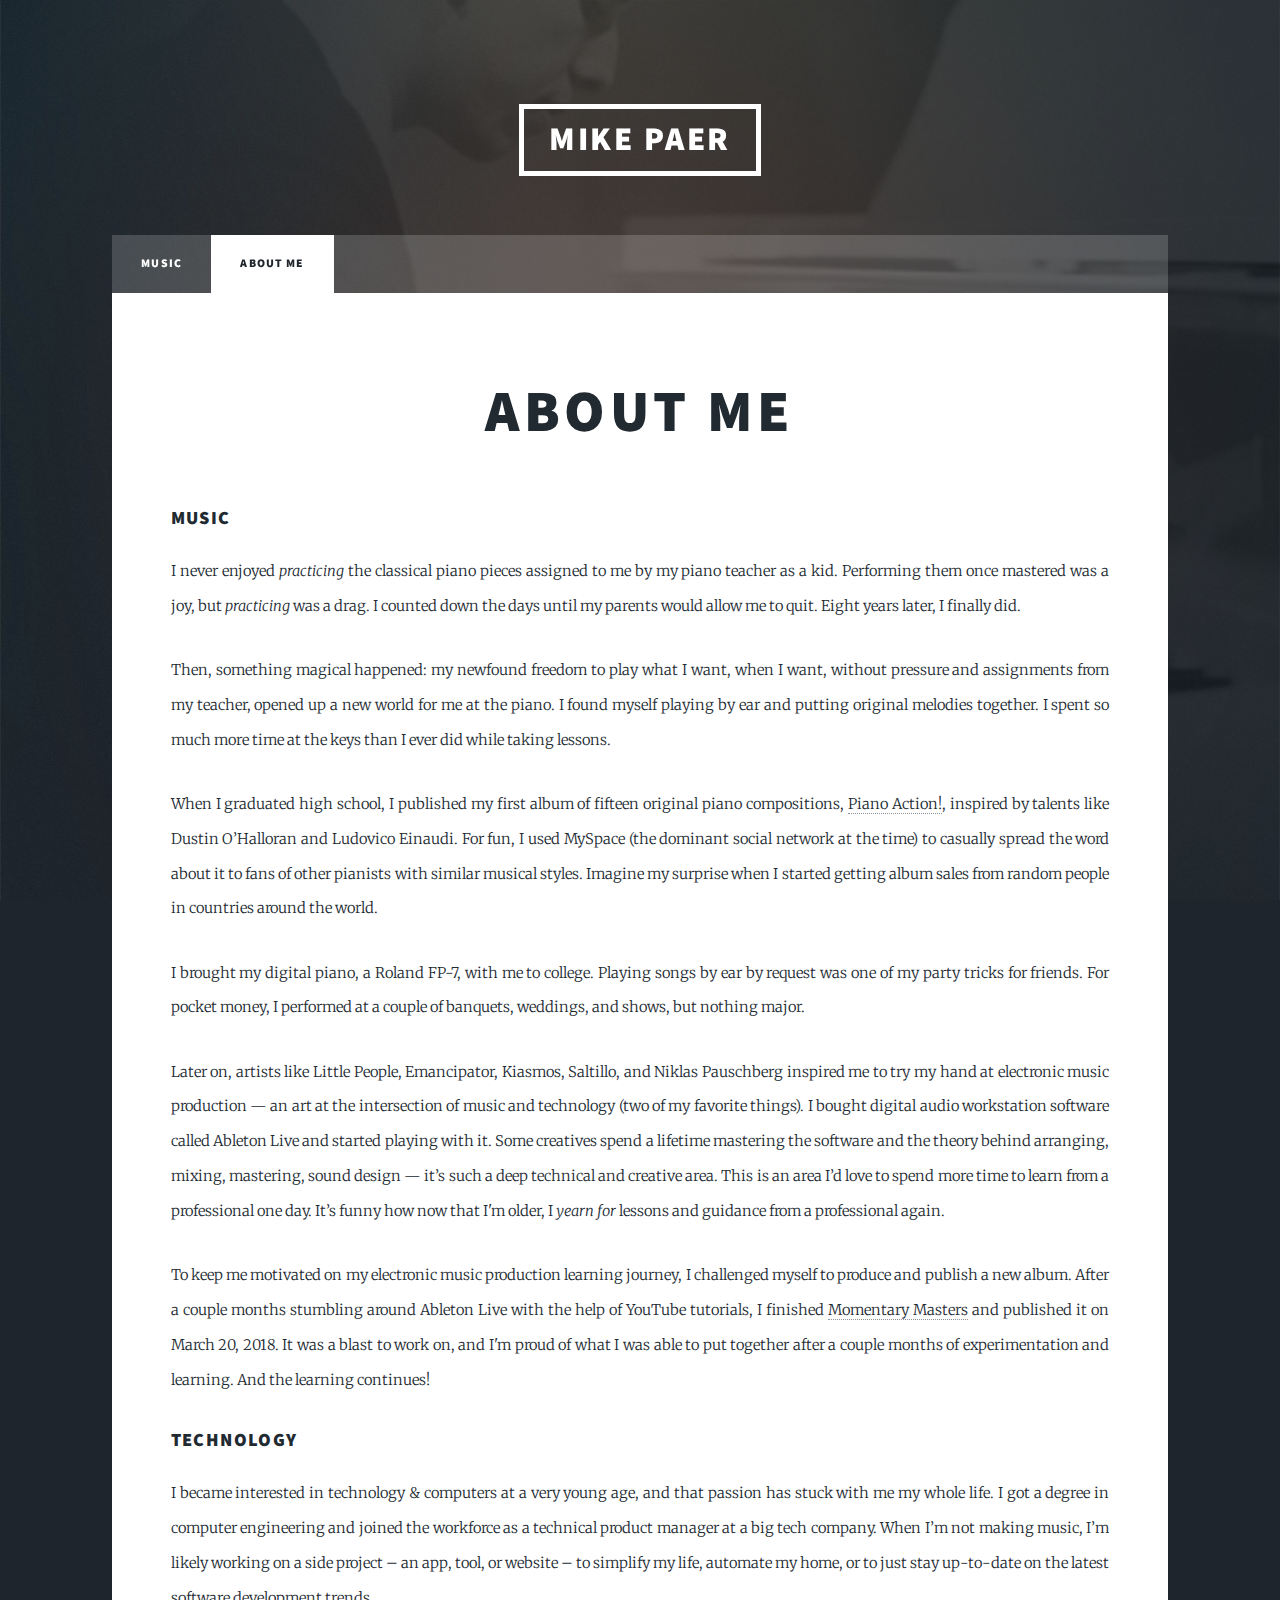
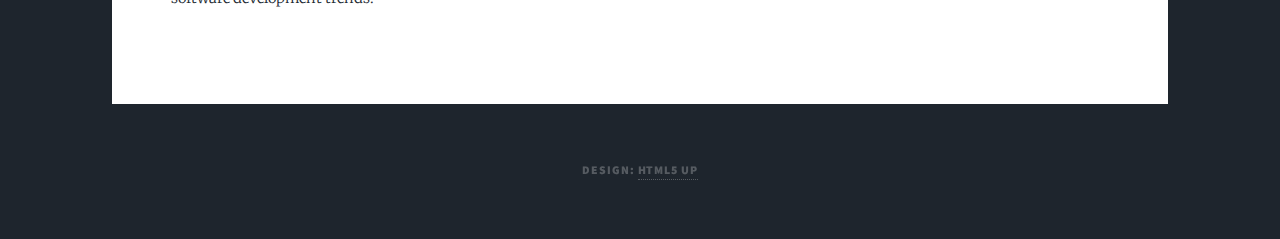
==== commit c2211742: "update bio" ====
--- a/about.html
+++ b/about.html
@@ -12,7 +12,8 @@
 	<meta name="viewport" content="width=device-width, initial-scale=1, user-scalable=no" />
 	<link rel="stylesheet" href="assets/css/main.css" />
 	<noscript>
-		<link rel="stylesheet" href="assets/css/noscript.css" /></noscript>
+		<link rel="stylesheet" href="assets/css/noscript.css" />
+	</noscript>
 </head>
 
 <body class="is-preload">
@@ -40,22 +41,51 @@
 			<section class="post">
 				<header class="major">
 					<h1>About Me</h1>
-					<!-- <span class="date">Written May, 2020</span> -->
-					<p>I&rsquo;m a musician, software engineer, and dog person.</p>
+					<!-- <span class="date">Last updated Feb 2022</span> -->
+					<!-- <p>Caption</p> -->
 				</header>
-				<div class="image main"><img src="images/mikepiano.png"
-						alt="Mike playing a white baby grand Yahama piano" /></div>
+				<!-- <div class="image main"><img src="images/mikepiano.png"
+						alt="Mike playing a white baby grand Yahama piano" /></div> -->
 				<h3>Music</h3>
-				<p>I&rsquo;m a classically trained pianist and composed my first album <a href="index.html">Piano
-						Action!</a> back in 2008, inspired by talents like Dustin O'Halloran and Ludovico Einaudi. Then
-					life happened, and while I kept playing piano privately (and started fiddling around with
-					synthesizers and loop pedals), I took a break from creating new music for the public.</p>
+				<p>I never enjoyed <em>practicing</em> the classical piano pieces assigned to me by my
+					piano teacher as a kid. Performing them once mastered was a joy, but <em>practicing</em> was a drag.
+					I counted down the days until my parents would allow me to quit. Eight years later, I finally did.
+				</p>
+				<p>Then, something magical happened: my newfound freedom
+					to play what I want,
+					when I want, without pressure and assignments from my teacher, opened up a new world for me at the
+					piano. I found myself playing by ear and putting
+					original melodies together. I spent so much more time at the keys than I ever did while taking
+					lessons.
+				</p>
+				<p>When I graduated high school, I published my first album of fifteen original piano compositions, <a
+						href="index.html">Piano
+						Action!</a>, inspired by talents like Dustin O&rsquo;Halloran and Ludovico Einaudi. For fun, I
+					used
+					MySpace (the dominant social network at the time) to casually spread the word about it to fans of
+					other pianists with similar musical styles. Imagine my surprise when I started getting album sales
+					from random people in countries around the world.
+				</p>
+
+				<p>I brought my digital piano, a Roland FP-7, with me to college. Playing songs by ear by request was
+					one of my party tricks for friends. For pocket money, I performed at a couple of banquets, weddings,
+					and shows,
+					but nothing major.</p>
 				<p>
-					Fast forward a decade to 2018 &mdash; I got a second wind and ventured into a new musical direction:
-					electronic/ambient music with piano roots. After learning how to use my favorite new toy, Ableton
-					Live &ndash; a digital audio workstation, I released my second full-length
-					album, <a href="index.html">Momentary Masters</a>, on March 20, 2018. Inspirations include Little
-					People, Emancipator, Kiasmos, Saltillo, and Niklas Paschburg.
+					Later on, artists like Little People, Emancipator, Kiasmos, Saltillo, and Niklas Pauschberg inspired
+					me to try my hand at electronic music production &mdash; an art at the intersection of music and
+					technology (two of my favorite things). I bought digital
+					audio workstation software called Ableton Live and started playing with it. Some creatives spend a
+					lifetime mastering the software and the theory behind arranging, mixing, mastering, sound
+					design &mdash; it&rsquo;s such a deep technical and creative area. This is an area I&rsquo;d love to
+					spend more time to learn from a professional one day. It&rsquo;s funny how now that I'm older, I
+					<em>yearn for</em> lessons and guidance from a professional again.
+				<p>
+					To keep me motivated on my electronic music production learning journey, I challenged myself to produce and
+					publish a new album. After a couple months stumbling around Ableton Live with the help of YouTube
+					tutorials, I finished <a href="index.html">Momentary Masters</a> and published it on March 20, 2018.
+					It was a blast to work on, and I'm proud of what I was able to put together after a couple months of
+					experimentation and learning. And the learning continues!
 				</p>
 				<h3>Technology</h3>
 				<p>I became interested in technology &amp; computers at a very young age, and that passion has stuck
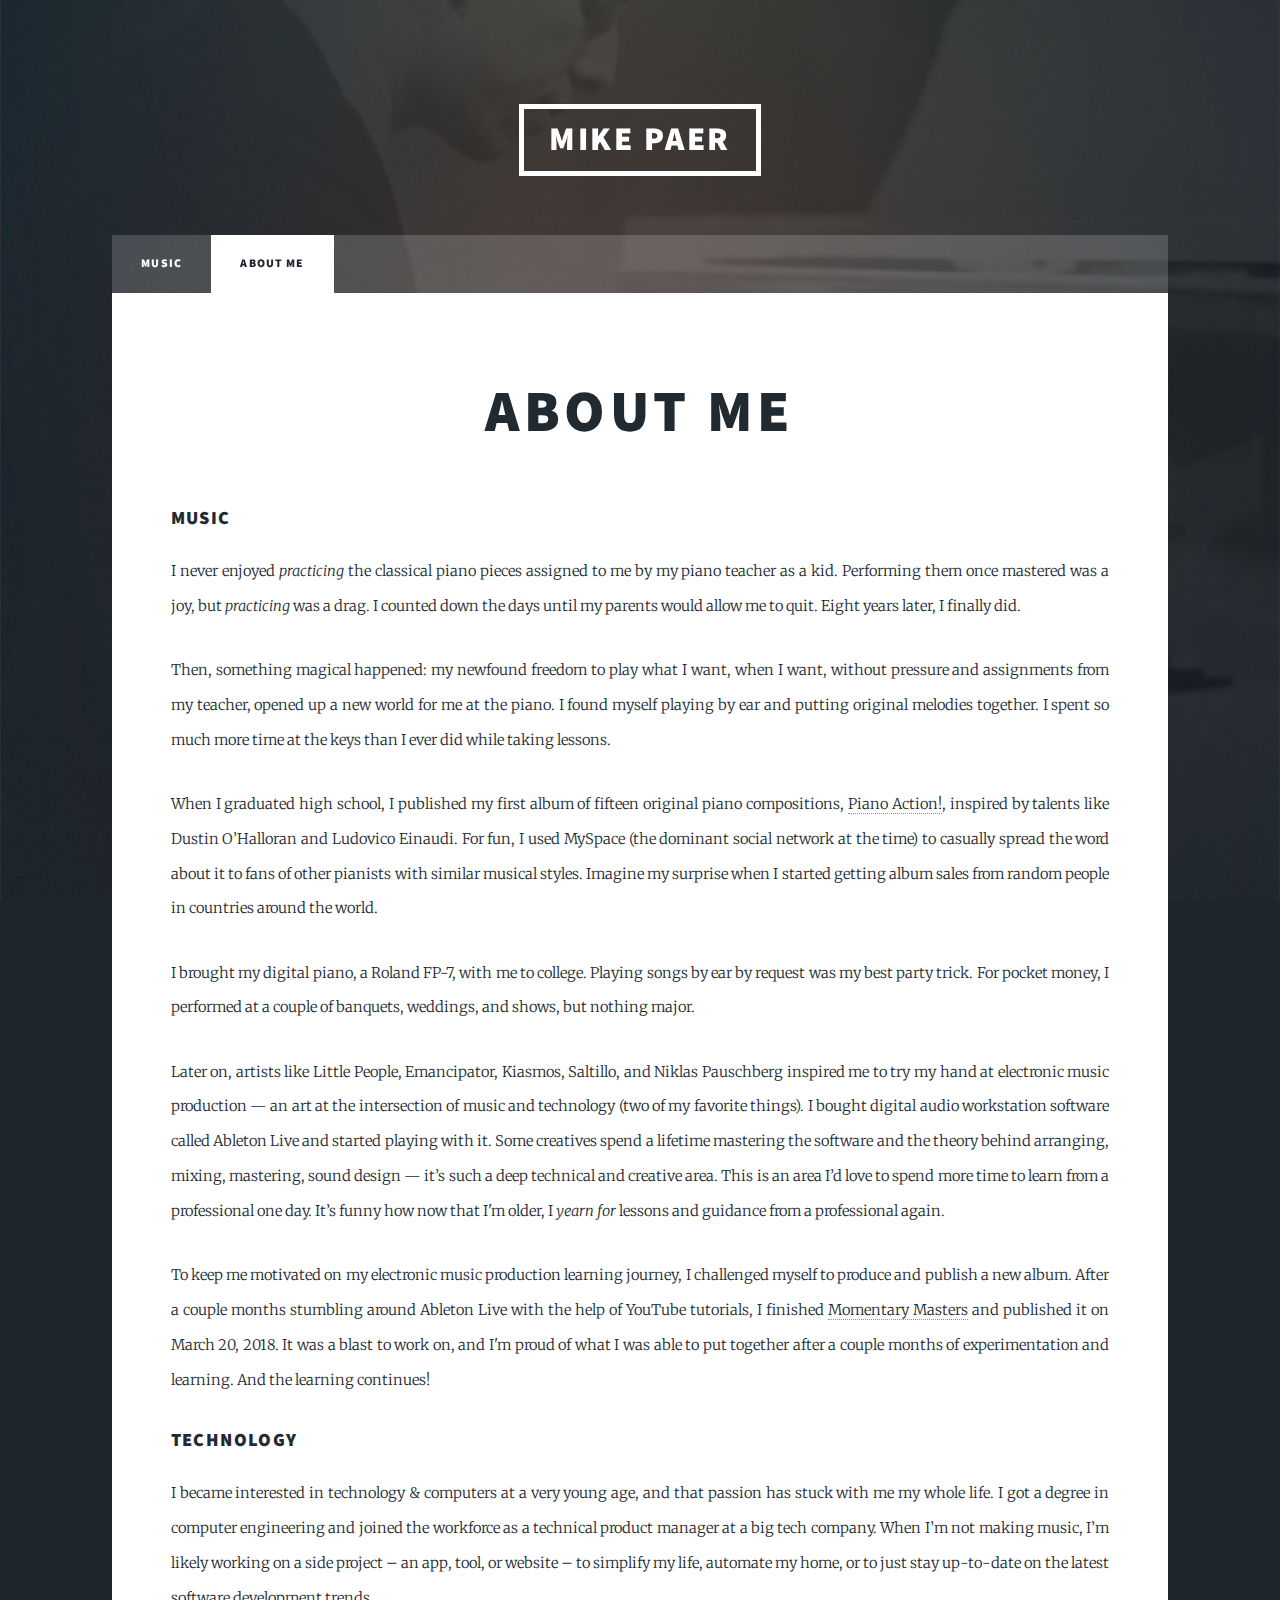
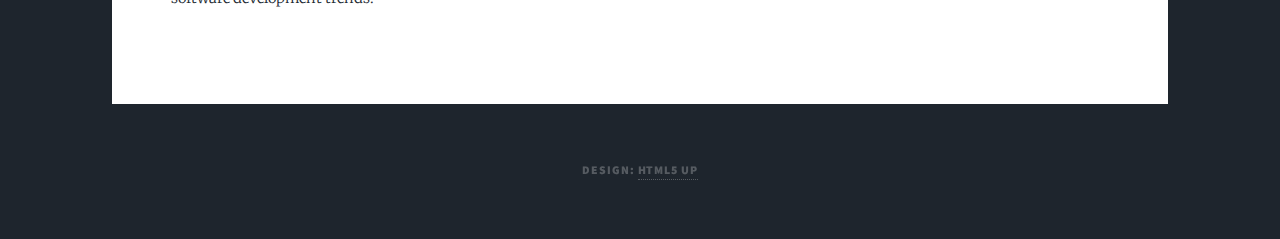
==== commit 96993bfd: "bio: tweak wording" ====
--- a/about.html
+++ b/about.html
@@ -68,7 +68,7 @@
 				</p>
 
 				<p>I brought my digital piano, a Roland FP-7, with me to college. Playing songs by ear by request was
-					one of my party tricks for friends. For pocket money, I performed at a couple of banquets, weddings,
+					my best party trick. For pocket money, I performed at a couple of banquets, weddings,
 					and shows,
 					but nothing major.</p>
 				<p>
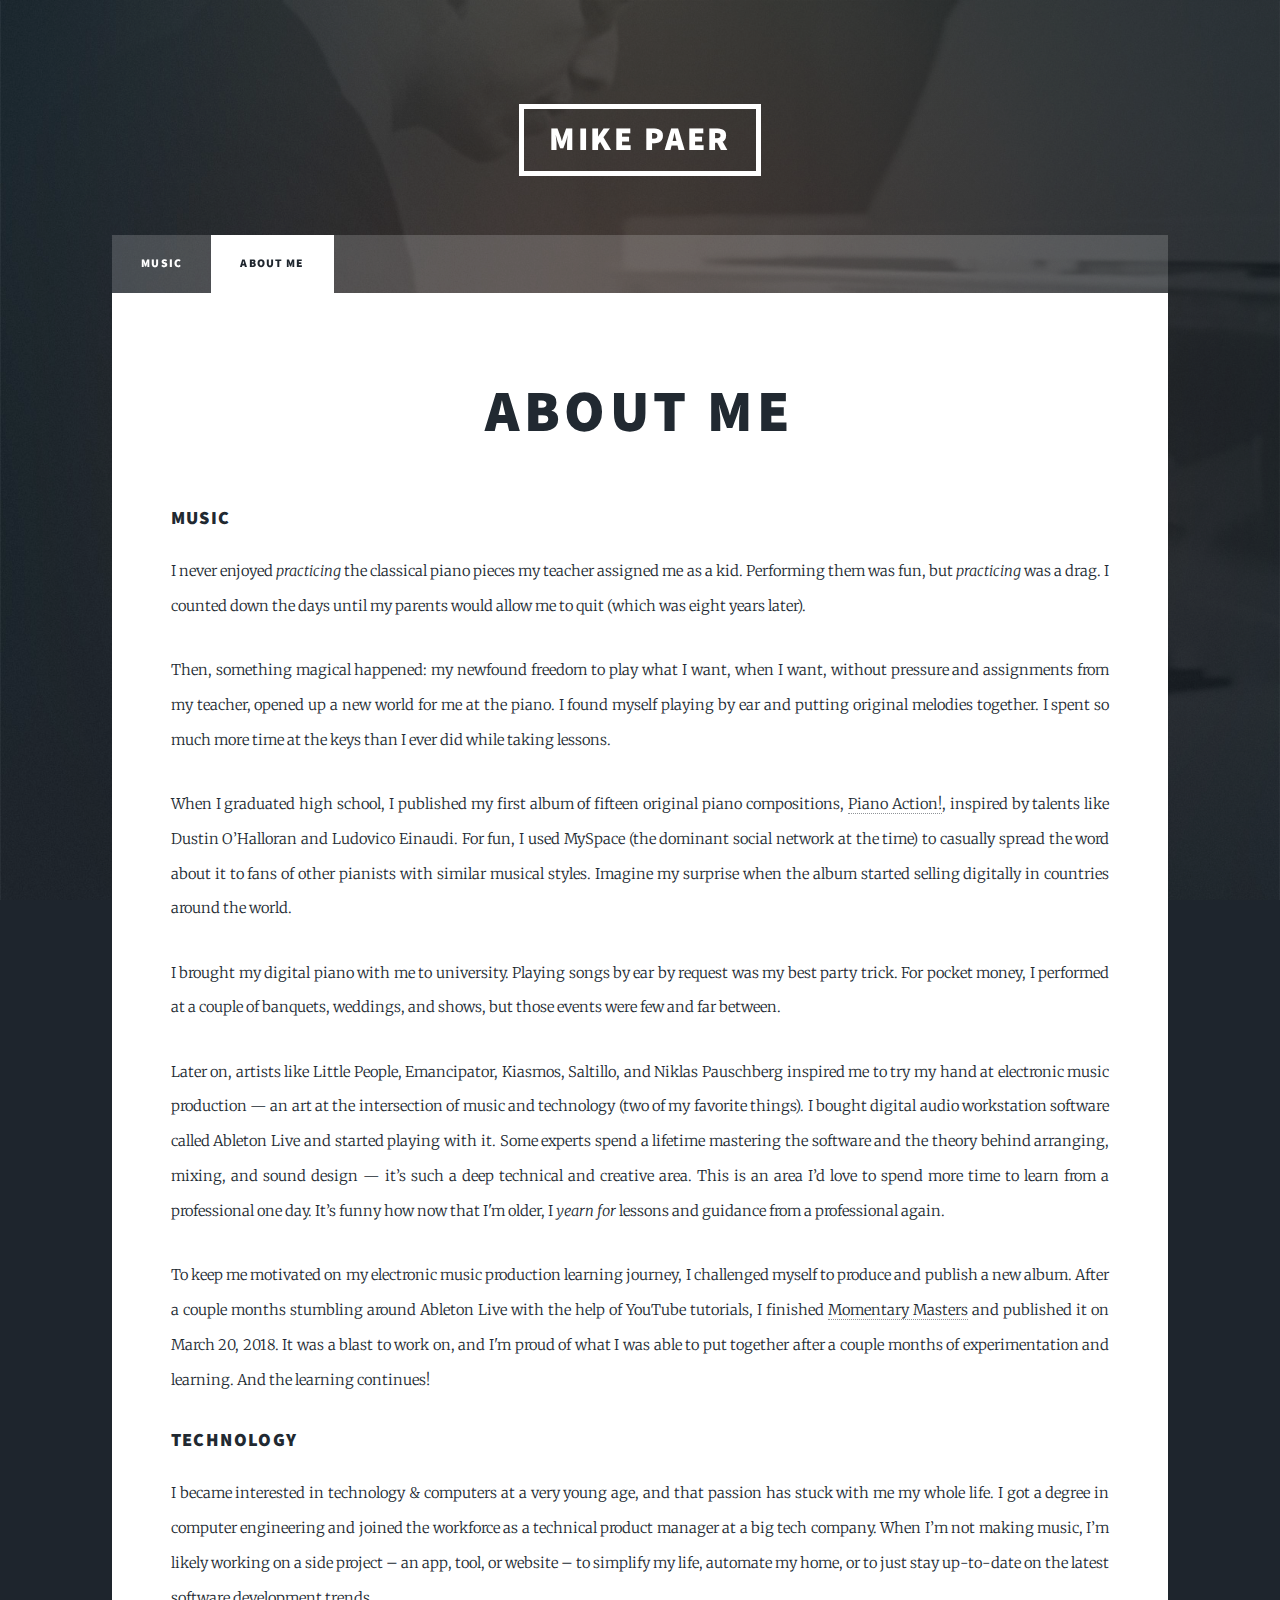
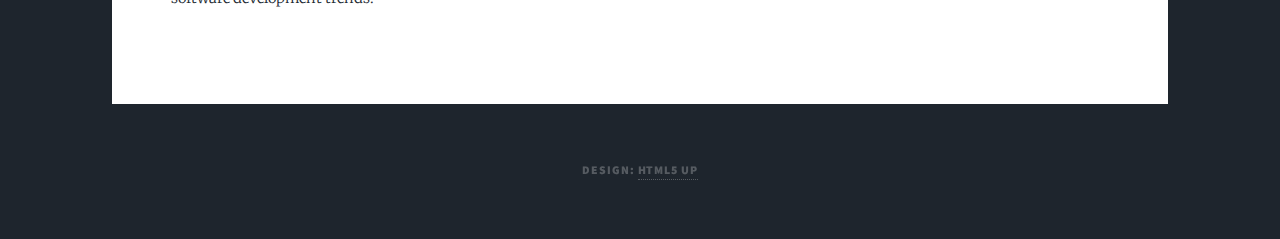
==== commit 198067b0: "update about me" ====
--- a/about.html
+++ b/about.html
@@ -47,9 +47,9 @@
 				<!-- <div class="image main"><img src="images/mikepiano.png"
 						alt="Mike playing a white baby grand Yahama piano" /></div> -->
 				<h3>Music</h3>
-				<p>I never enjoyed <em>practicing</em> the classical piano pieces assigned to me by my
-					piano teacher as a kid. Performing them once mastered was a joy, but <em>practicing</em> was a drag.
-					I counted down the days until my parents would allow me to quit. Eight years later, I finally did.
+				<p>I never enjoyed <em>practicing</em> the classical piano pieces my teacher assigned me as a kid.
+					Performing them was fun, but <em>practicing</em> was a drag.
+					I counted down the days until my parents would allow me to quit (which was eight years later).
 				</p>
 				<p>Then, something magical happened: my newfound freedom
 					to play what I want,
@@ -61,27 +61,26 @@
 				<p>When I graduated high school, I published my first album of fifteen original piano compositions, <a
 						href="index.html">Piano
 						Action!</a>, inspired by talents like Dustin O&rsquo;Halloran and Ludovico Einaudi. For fun, I
-					used
-					MySpace (the dominant social network at the time) to casually spread the word about it to fans of
-					other pianists with similar musical styles. Imagine my surprise when I started getting album sales
-					from random people in countries around the world.
+					used MySpace (the dominant social network at the time) to casually spread the word about it to fans
+					of other pianists with similar musical styles. Imagine my surprise when the album started selling
+					digitally in countries around the world.
 				</p>
 
-				<p>I brought my digital piano, a Roland FP-7, with me to college. Playing songs by ear by request was
+				<p>I brought my digital piano with me to university. Playing songs by ear by request was
 					my best party trick. For pocket money, I performed at a couple of banquets, weddings,
-					and shows,
-					but nothing major.</p>
+					and shows, but those events were few and far between.</p>
 				<p>
 					Later on, artists like Little People, Emancipator, Kiasmos, Saltillo, and Niklas Pauschberg inspired
 					me to try my hand at electronic music production &mdash; an art at the intersection of music and
 					technology (two of my favorite things). I bought digital
-					audio workstation software called Ableton Live and started playing with it. Some creatives spend a
-					lifetime mastering the software and the theory behind arranging, mixing, mastering, sound
+					audio workstation software called Ableton Live and started playing with it. Some experts spend a
+					lifetime mastering the software and the theory behind arranging, mixing, and sound
 					design &mdash; it&rsquo;s such a deep technical and creative area. This is an area I&rsquo;d love to
 					spend more time to learn from a professional one day. It&rsquo;s funny how now that I'm older, I
 					<em>yearn for</em> lessons and guidance from a professional again.
 				<p>
-					To keep me motivated on my electronic music production learning journey, I challenged myself to produce and
+					To keep me motivated on my electronic music production learning journey, I challenged myself to
+					produce and
 					publish a new album. After a couple months stumbling around Ableton Live with the help of YouTube
 					tutorials, I finished <a href="index.html">Momentary Masters</a> and published it on March 20, 2018.
 					It was a blast to work on, and I'm proud of what I was able to put together after a couple months of
